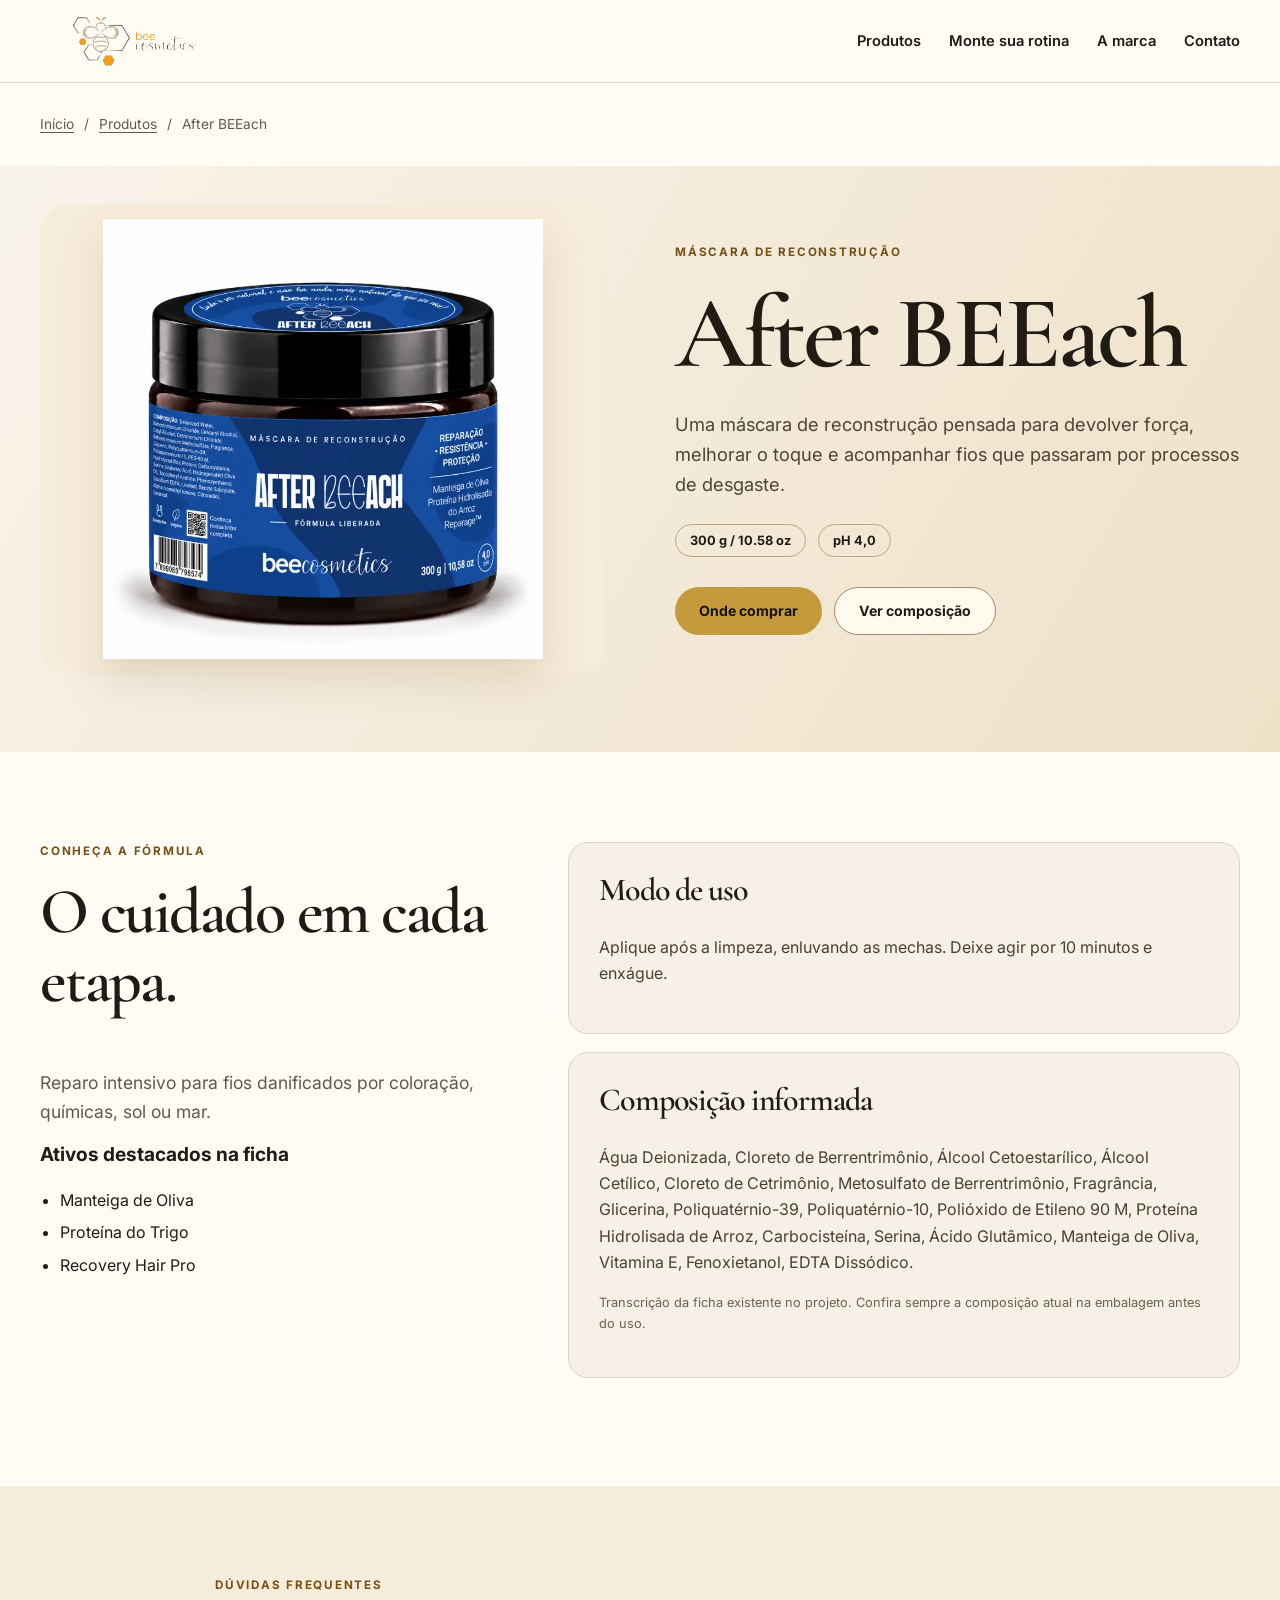
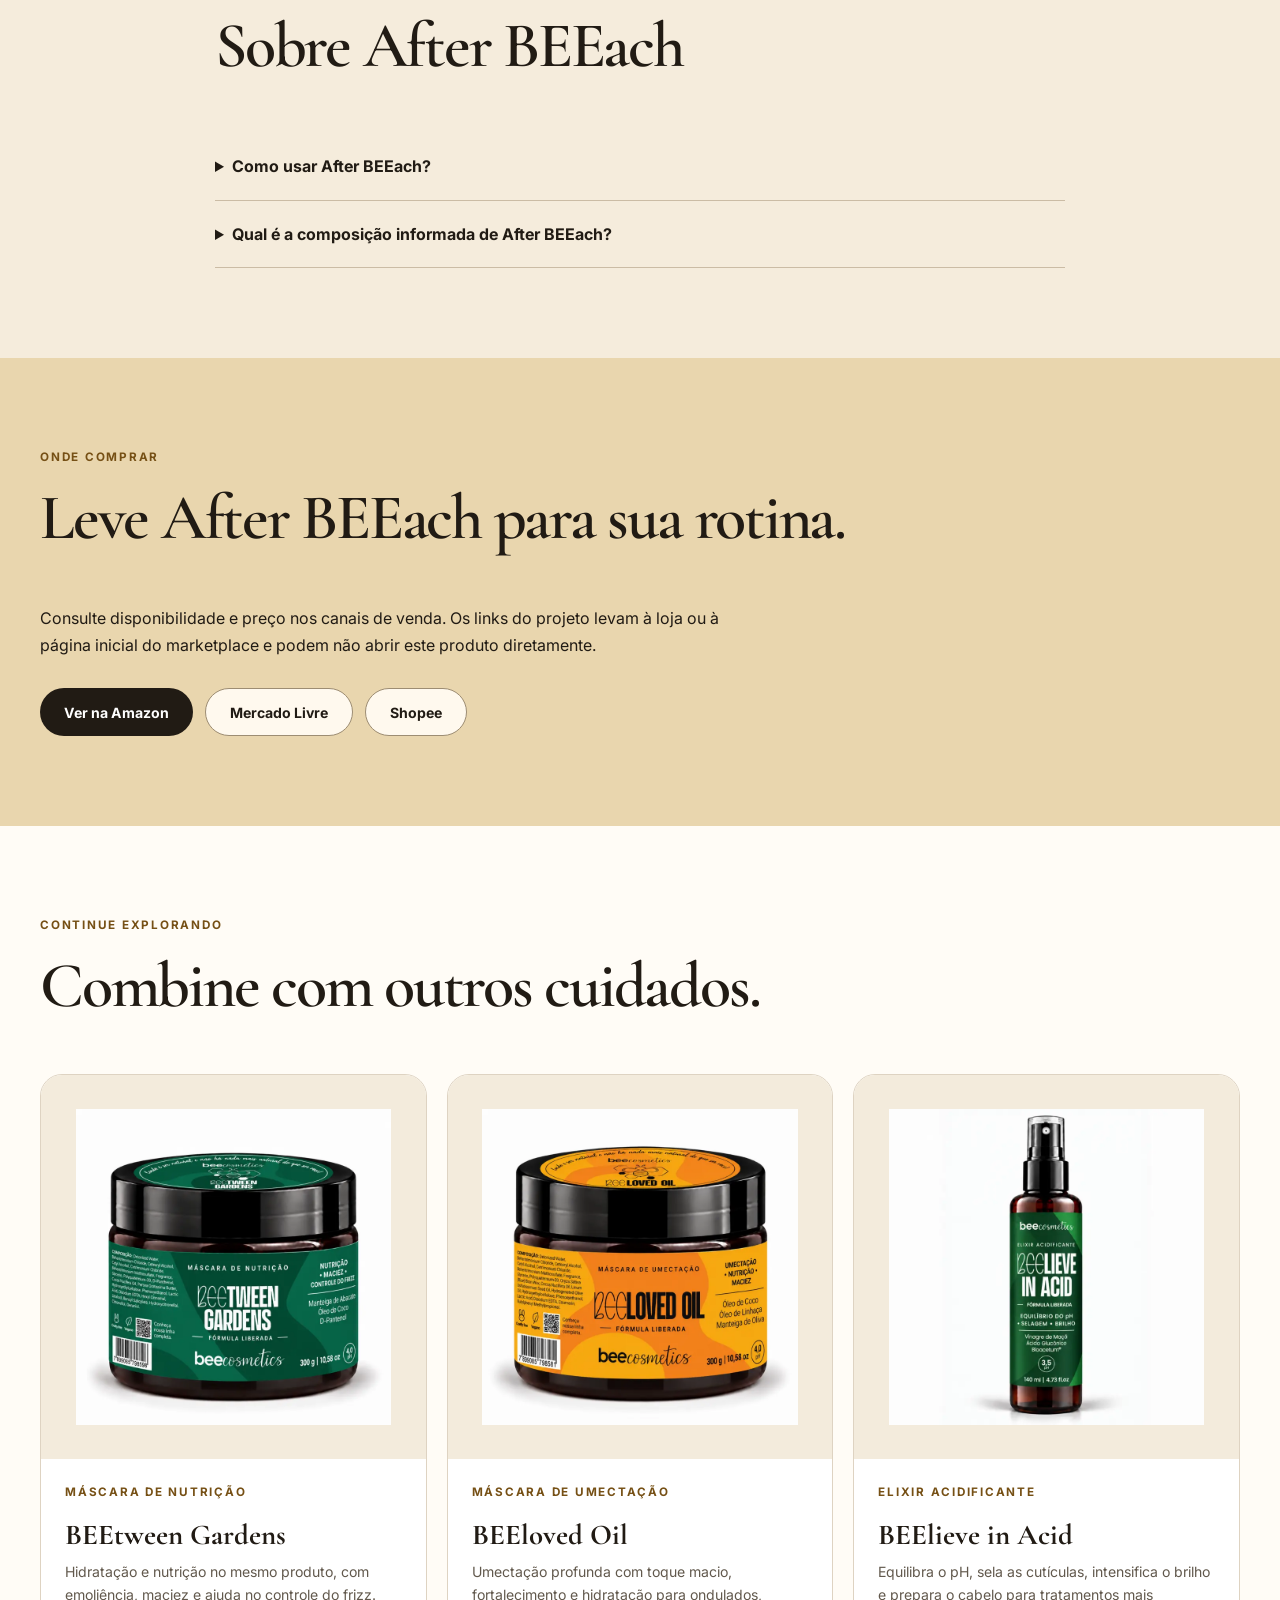
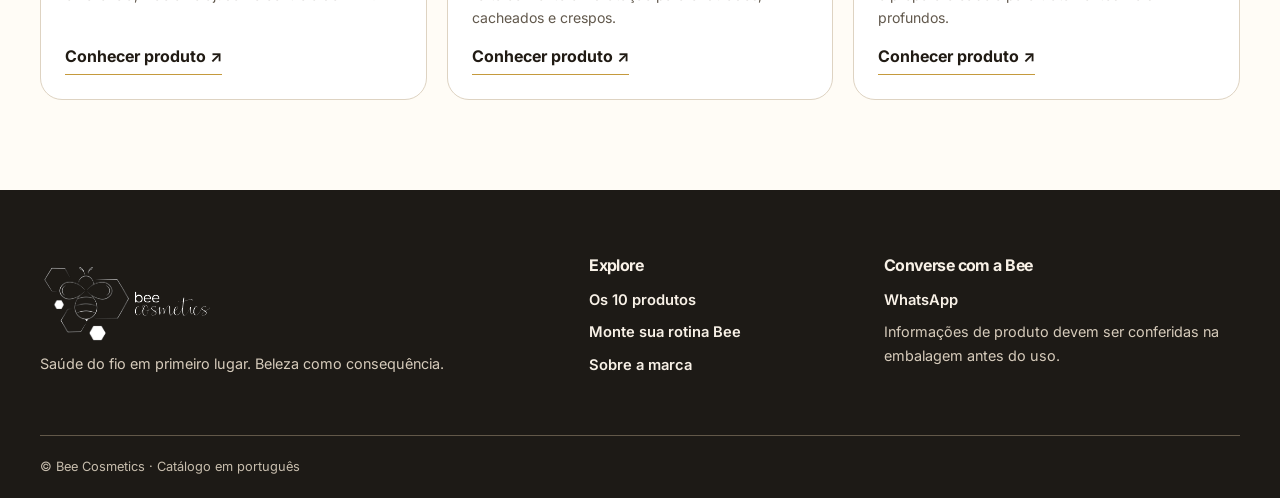
==== produtos/after-beeach/index.html @ 5f6e79f7 "Add files via upload" ====
<!doctype html><html lang="pt-BR"><head><meta charset="utf-8"><meta name="viewport" content="width=device-width,initial-scale=1"><meta name="theme-color" content="#f3ebdc"><title>After BEEach | Máscara de Reconstrução | Bee Cosmetics</title><meta name="description" content="After BEEach — Máscara de Reconstrução. Reparo intensivo para fios danificados por coloração, químicas, sol ou mar. Veja composição informada, modo de uso e produtos relacionados."><link rel="canonical" href="https://beecosmetics.store/produtos/after-beeach"><meta property="og:locale" content="pt_BR"><meta property="og:type" content="product"><meta property="og:site_name" content="Bee Cosmetics"><meta property="og:title" content="After BEEach | Máscara de Reconstrução | Bee Cosmetics"><meta property="og:description" content="After BEEach — Máscara de Reconstrução. Reparo intensivo para fios danificados por coloração, químicas, sol ou mar. Veja composição informada, modo de uso e produtos relacionados."><meta property="og:url" content="https://beecosmetics.store/produtos/after-beeach"><meta property="og:image" content="https://beecosmetics.store/products/after-beeach.webp"><meta name="twitter:card" content="summary_large_image"><meta name="twitter:title" content="After BEEach | Máscara de Reconstrução | Bee Cosmetics"><meta name="twitter:description" content="After BEEach — Máscara de Reconstrução. Reparo intensivo para fios danificados por coloração, químicas, sol ou mar. Veja composição informada, modo de uso e produtos relacionados."><meta name="twitter:image" content="https://beecosmetics.store/products/after-beeach.webp"><link rel="icon" href="/favicon.ico" sizes="any"><link rel="icon" type="image/svg+xml" href="/icons/favicon.svg"><link rel="apple-touch-icon" href="/icons/apple-touch-icon.png"><link rel="manifest" href="/site.webmanifest"><link rel="preconnect" href="https://fonts.googleapis.com"><link rel="preconnect" href="https://fonts.gstatic.com" crossorigin><link href="https://fonts.googleapis.com/css2?family=Cormorant+Garamond:wght@500;600;700&family=Inter:wght@400;500;600;700&display=swap" rel="stylesheet"><link rel="stylesheet" href="/assets/css/site.css"><script type="application/ld+json">[{"@context": "https://schema.org", "@type": "Product", "name": "After BEEach", "description": "Reparo intensivo para fios danificados por coloração, químicas, sol ou mar.", "image": "https://beecosmetics.store/products/after-beeach.webp", "brand": {"@type": "Brand", "name": "Bee Cosmetics"}, "category": "Máscara de Reconstrução", "sku": "after-beeach"}, {"@context": "https://schema.org", "@type": "BreadcrumbList", "itemListElement": [{"@type": "ListItem", "position": 1, "name": "Início", "item": "https://beecosmetics.store/"}, {"@type": "ListItem", "position": 2, "name": "Produtos", "item": "https://beecosmetics.store/#catalogo"}, {"@type": "ListItem", "position": 3, "name": "After BEEach", "item": "https://beecosmetics.store/produtos/after-beeach"}]}, {"@context": "https://schema.org", "@type": "FAQPage", "mainEntity": [{"@type": "Question", "name": "Como usar After BEEach?", "acceptedAnswer": {"@type": "Answer", "text": "Aplique após a limpeza, enluvando as mechas. Deixe agir por 10 minutos e enxágue."}}, {"@type": "Question", "name": "Qual é a composição de After BEEach?", "acceptedAnswer": {"@type": "Answer", "text": "Água Deionizada, Cloreto de Berrentrimônio, Álcool Cetoestarílico, Álcool Cetílico, Cloreto de Cetrimônio, Metosulfato de Berrentrimônio, Fragrância, Glicerina, Poliquatérnio-39, Poliquatérnio-10, Polióxido de Etileno 90 M, Proteína Hidrolisada de Arroz, Carbocisteína, Serina, Ácido Glutâmico, Manteiga de Oliva, Vitamina E, Fenoxietanol, EDTA Dissódico."}}]}]</script></head><body><a class="skip" href="#conteudo">Pular para o conteúdo</a><header class="site-header"><div class="wrap header-inner"><a class="brand" href="/" aria-label="Bee Cosmetics, página inicial"><img src="/logos/bee-logo-official.svg" alt="Bee Cosmetics" width="210" height="55"></a><button class="menu-button" type="button" aria-expanded="false" aria-controls="site-nav" aria-label="Abrir menu">☰</button><nav id="site-nav" aria-label="Navegação principal"><a href="/#catalogo">Produtos</a><a href="/#rotina">Monte sua rotina</a><a href="/#marca">A marca</a><a href="/#contato">Contato</a></nav></div></header><main id="conteudo"><div class="wrap"><nav class="breadcrumbs" aria-label="Trilha de navegação"><a href="/">Início</a><span aria-hidden="true">/</span><a href="/#catalogo">Produtos</a><span aria-hidden="true">/</span><span aria-current="page">After BEEach</span></nav></div><section class="product-hero"><div class="wrap product-grid"><div class="product-art"><img src="/products/after-beeach.webp" alt="Embalagem de After BEEach, Máscara de Reconstrução" width="650" height="650" fetchpriority="high"></div><div class="product-intro"><span class="eyebrow">Máscara de Reconstrução</span><h1>After BEEach</h1><p class="lead">Uma máscara de reconstrução pensada para devolver força, melhorar o toque e acompanhar fios que passaram por processos de desgaste.</p><div class="specs"><span>300 g / 10.58 oz</span><span>pH 4,0</span></div><div class="actions"><a class="button gold" href="#onde-comprar">Onde comprar</a><a class="button outline" href="#composicao">Ver composição</a></div></div></div></section><section class="section details"><div class="wrap detail-grid"><div><span class="eyebrow">Conheça a fórmula</span><h2>O cuidado em cada etapa.</h2><p>Reparo intensivo para fios danificados por coloração, químicas, sol ou mar.</p><h3>Ativos destacados na ficha</h3><ul class="active-list"><li>Manteiga de Oliva</li><li>Proteína do Trigo</li><li>Recovery Hair Pro</li></ul></div><div><div class="detail-panel" id="modo-de-uso"><h2>Modo de uso</h2><p>Aplique após a limpeza, enluvando as mechas. Deixe agir por 10 minutos e enxágue.</p></div><div class="detail-panel" id="composicao"><h2>Composição informada</h2><p>Água Deionizada, Cloreto de Berrentrimônio, Álcool Cetoestarílico, Álcool Cetílico, Cloreto de Cetrimônio, Metosulfato de Berrentrimônio, Fragrância, Glicerina, Poliquatérnio-39, Poliquatérnio-10, Polióxido de Etileno 90 M, Proteína Hidrolisada de Arroz, Carbocisteína, Serina, Ácido Glutâmico, Manteiga de Oliva, Vitamina E, Fenoxietanol, EDTA Dissódico.</p><p class="fine">Transcrição da ficha existente no projeto. Confira sempre a composição atual na embalagem antes do uso.</p></div></div></div></section><section class="section faq"><div class="wrap narrow"><span class="eyebrow">Dúvidas frequentes</span><h2>Sobre After BEEach</h2><details><summary>Como usar After BEEach?</summary><p>Aplique após a limpeza, enluvando as mechas. Deixe agir por 10 minutos e enxágue.</p></details><details><summary>Qual é a composição informada de After BEEach?</summary><p>Água Deionizada, Cloreto de Berrentrimônio, Álcool Cetoestarílico, Álcool Cetílico, Cloreto de Cetrimônio, Metosulfato de Berrentrimônio, Fragrância, Glicerina, Poliquatérnio-39, Poliquatérnio-10, Polióxido de Etileno 90 M, Proteína Hidrolisada de Arroz, Carbocisteína, Serina, Ácido Glutâmico, Manteiga de Oliva, Vitamina E, Fenoxietanol, EDTA Dissódico.</p></details></div></section><section id="onde-comprar" class="section buy"><div class="wrap"><span class="eyebrow">Onde comprar</span><h2>Leve After BEEach para sua rotina.</h2><p>Consulte disponibilidade e preço nos canais de venda. Os links do projeto levam à loja ou à página inicial do marketplace e podem não abrir este produto diretamente.</p><div class="actions"><a class="button dark" href="https://www.amazon.com.br/s?me=APT6H1P1PWJY4&amp;marketplaceID=A2Q3Y263D00KWC" target="_blank" rel="noopener noreferrer">Ver na Amazon</a><a class="button outline" href="https://www.mercadolivre.com.br/" target="_blank" rel="noopener noreferrer">Mercado Livre</a><a class="button outline" href="https://shopee.com.br/" target="_blank" rel="noopener noreferrer">Shopee</a></div></div></section><section class="section"><div class="wrap"><div class="section-heading"><span class="eyebrow">Continue explorando</span><h2>Combine com outros cuidados.</h2></div><div class="cards related"><article class="card"><a class="card-image" href="/produtos/beetween-gardens" aria-label="Conhecer BEEtween Gardens"><img src="/products/beetween-gardens.webp" alt="Embalagem de BEEtween Gardens, Máscara de Nutrição" loading="lazy" width="480" height="480"></a><div class="card-content"><span class="eyebrow">Máscara de Nutrição</span><h3><a href="/produtos/beetween-gardens">BEEtween Gardens</a></h3><p>Hidratação e nutrição no mesmo produto, com emoliência, maciez e ajuda no controle do frizz.</p><a class="text-link" href="/produtos/beetween-gardens">Conhecer produto <span aria-hidden="true">↗</span></a></div></article><article class="card"><a class="card-image" href="/produtos/beeloved-oil" aria-label="Conhecer BEEloved Oil"><img src="/products/beeloved-oil.webp" alt="Embalagem de BEEloved Oil, Máscara de Umectação" loading="lazy" width="480" height="480"></a><div class="card-content"><span class="eyebrow">Máscara de Umectação</span><h3><a href="/produtos/beeloved-oil">BEEloved Oil</a></h3><p>Umectação profunda com toque macio, fortalecimento e hidratação para ondulados, cacheados e crespos.</p><a class="text-link" href="/produtos/beeloved-oil">Conhecer produto <span aria-hidden="true">↗</span></a></div></article><article class="card"><a class="card-image" href="/produtos/beelieve-in-acid" aria-label="Conhecer BEElieve in Acid"><img src="/products/beelieve-in-acid.webp" alt="Embalagem de BEElieve in Acid, Elixir Acidificante" loading="lazy" width="480" height="480"></a><div class="card-content"><span class="eyebrow">Elixir Acidificante</span><h3><a href="/produtos/beelieve-in-acid">BEElieve in Acid</a></h3><p>Equilibra o pH, sela as cutículas, intensifica o brilho e prepara o cabelo para tratamentos mais profundos.</p><a class="text-link" href="/produtos/beelieve-in-acid">Conhecer produto <span aria-hidden="true">↗</span></a></div></article></div></div></section></main><footer id="contato"><div class="wrap footer-grid"><div><img src="/logos/bee-logo-footer.svg" alt="Bee Cosmetics" width="180" height="60"><p>Saúde do fio em primeiro lugar. Beleza como consequência.</p></div><div><h2>Explore</h2><a href="/#catalogo">Os 10 produtos</a><a href="/#rotina">Monte sua rotina Bee</a><a href="/#marca">Sobre a marca</a></div><div><h2>Converse com a Bee</h2><a href="https://wa.me/5511992690486" target="_blank" rel="noopener noreferrer">WhatsApp</a><p>Informações de produto devem ser conferidas na embalagem antes do uso.</p></div></div><div class="wrap footer-bottom">© Bee Cosmetics · Catálogo em português</div></footer><script src="/assets/js/site.js" defer></script></body></html>
---- assets/css/site.css ----
:root{--cream:#f3ebdc;--paper:#fffcf6;--ink:#211b14;--muted:#62594d;--gold:#c59a3d;--line:#ded3c2}*{box-sizing:border-box}html{scroll-behavior:smooth}body{margin:0;background:var(--paper);color:var(--ink);font-family:Inter,system-ui,sans-serif;line-height:1.65}img{max-width:100%;height:auto}a{color:inherit}button{font:inherit}h1,h2,h3,p{margin-top:0}h1,h2,h3{line-height:1.08}h1,h2{font-family:'Cormorant Garamond',Georgia,serif;font-weight:600;letter-spacing:-.035em}h1{font-size:clamp(3.6rem,8vw,7.6rem)}h2{font-size:clamp(2.5rem,5vw,4.6rem)}h3{font-size:1.2rem}.wrap{width:min(1200px,calc(100% - 40px));margin:auto}.skip{position:absolute;top:-100px;left:10px;background:#fff;padding:12px;z-index:20}.skip:focus{top:10px}:focus-visible{outline:3px solid #77510f;outline-offset:4px}.site-header{position:sticky;top:0;z-index:10;background:rgba(255,252,246,.96);border-bottom:1px solid var(--line);backdrop-filter:blur(12px)}.header-inner{display:flex;align-items:center;justify-content:space-between;gap:24px;min-height:82px}.brand img{display:block;width:190px}.site-header nav{display:flex;gap:28px}.site-header nav a,.footer-grid a{text-decoration:none;font-size:.92rem;font-weight:600}.site-header nav a:hover,.footer-grid a:hover,.text-link:hover{text-decoration:underline}.menu-button{display:none;background:none;border:1px solid var(--line);border-radius:8px;padding:7px 12px;font-size:1.3rem}.hero{background:radial-gradient(circle at 90% 20%,#ead09b 0,transparent 40%),linear-gradient(135deg,#f9f4eb,var(--cream));overflow:hidden}.hero-grid{display:grid;grid-template-columns:1.1fr .9fr;align-items:center;gap:50px;min-height:620px;padding:70px 0}.eyebrow{display:block;color:#765015;font-size:.73rem;font-weight:700;letter-spacing:.15em;text-transform:uppercase;margin-bottom:16px}.hero h1{margin-bottom:24px}.hero h1 em{color:#8c6526;font-weight:500}.hero p{font-size:1.16rem;max-width:530px;color:var(--muted)}.hero-art{position:relative;min-height:430px;display:grid;place-items:center;background:radial-gradient(circle,#f3dda7,transparent 62%)}.hero-art img{max-height:390px;object-fit:contain;filter:drop-shadow(0 24px 24px #6d4c1730)}.hero-art span{position:absolute;right:0;bottom:0;background:#fff8e9;border:1px solid var(--line);padding:16px 22px;border-radius:18px;font-family:Georgia,serif;font-size:1.25rem}.actions{display:flex;flex-wrap:wrap;gap:12px;margin-top:30px}.button{display:inline-flex;align-items:center;justify-content:center;min-height:48px;padding:10px 24px;border-radius:100px;text-decoration:none;font-weight:700;font-size:.88rem;transition:transform .2s}.button:hover{transform:translateY(-2px)}.gold{background:var(--gold);color:#17120d}.outline{border:1px solid #9d8d73;background:#fff9ee}.dark{background:var(--ink);color:#fff}.section{padding:90px 0}.section-heading{max-width:720px;margin-bottom:34px}.section-heading p{color:var(--muted);font-size:1.05rem}.cards{display:grid;grid-template-columns:repeat(4,minmax(0,1fr));gap:20px}.card{background:#fff;border:1px solid var(--line);border-radius:22px;overflow:hidden;display:flex;flex-direction:column}.card-image{background:#f3ebdc;display:grid;place-items:center;aspect-ratio:1}.card-image img{width:82%;height:82%;object-fit:contain;transition:transform .25s}.card:hover img{transform:scale(1.04)}.card-content{padding:24px;display:flex;flex:1;flex-direction:column}.card h3{font-family:'Cormorant Garamond',Georgia,serif;font-size:1.8rem;margin:0 0 10px}.card h3 a{text-decoration:none}.card p{font-size:.88rem;color:var(--muted);flex:1}.text-link{font-weight:700;text-decoration:none;border-bottom:1px solid var(--gold);width:fit-content;padding-bottom:4px}.routine{background:#242018;color:#fff}.routine .eyebrow{color:#eac679}.routine .section-heading p{color:#ddd0b8}.steps{list-style:none;padding:0;display:grid;grid-template-columns:repeat(4,1fr);gap:16px}.steps li{border:1px solid #685c48;background:#302a20;border-radius:20px;padding:28px}.steps h3{font-family:'Cormorant Garamond',Georgia,serif;font-size:1.7rem}.steps p{color:#e4dac7;font-size:.9rem}.step-links a{color:#f0ca77;display:inline-block;margin:0 6px 6px 0}.story-grid{display:grid;grid-template-columns:1fr 1fr;gap:60px;align-items:center}.story-grid p{font-size:1.2rem;color:var(--muted)}.closing{text-align:center;background:var(--cream)}.closing .button{margin-top:15px}footer{background:#1d1a16;color:#f8f1e7;padding:65px 0 20px}.footer-grid{display:grid;grid-template-columns:2fr 1fr 1.4fr;gap:40px}.footer-grid p{color:#d6cbbb;font-size:.9rem}.footer-grid h2{font:700 1rem Inter,sans-serif}.footer-grid a{display:block;margin:8px 0}.footer-bottom{border-top:1px solid #625849;margin-top:45px;padding-top:20px;color:#c7bdad;font-size:.8rem}.breadcrumbs{display:flex;flex-wrap:wrap;gap:10px;padding:30px 0;font-size:.86rem;color:var(--muted)}.breadcrumbs a{text-underline-offset:3px}.product-hero{background:linear-gradient(120deg,#f8f3ea,#efe1c8)}.product-grid{display:grid;grid-template-columns:1fr 1fr;gap:70px;align-items:center;padding:38px 0 78px}.product-art{min-height:470px;display:grid;place-items:center;background:#f6ecda;border-radius:28px}.product-art img{max-height:440px;max-width:85%;object-fit:contain;filter:drop-shadow(0 20px 20px #70552b29)}.product-intro h1{margin-bottom:20px}.lead{font-size:1.15rem;color:#4e4437}.specs{display:flex;gap:12px;margin-top:24px}.specs span{border:1px solid #b9a785;border-radius:100px;padding:5px 14px;font-size:.8rem;font-weight:700}.detail-grid{display:grid;grid-template-columns:.8fr 1.2fr;gap:80px}.detail-grid>div:first-child>p{font-size:1.1rem;color:var(--muted)}.active-list{padding-left:20px}.active-list li{padding:3px 0}.detail-panel{background:#f6f0e6;border:1px solid var(--line);padding:30px;border-radius:20px;margin-bottom:18px;overflow-wrap:anywhere}.detail-panel h2{font-size:2rem}.detail-panel p{color:#4a4034}.fine{font-size:.8rem!important;color:#6c6153!important}.narrow{max-width:850px}.faq{background:#f5ecdc}.faq details{border-bottom:1px solid #cbbca5;padding:20px 0}.faq summary{cursor:pointer;font-weight:700}.faq details p{color:var(--muted);margin:16px 0 0}.buy{background:#e9d6ae}.buy p{max-width:700px}.related{grid-template-columns:repeat(3,1fr)}@media(max-width:900px){.cards{grid-template-columns:repeat(2,1fr)}.steps{grid-template-columns:repeat(2,1fr)}.product-grid{gap:30px}.detail-grid{gap:35px}}@media(max-width:650px){.wrap{width:min(100% - 32px,1200px)}.header-inner{min-height:68px}.brand img{width:160px}.menu-button{display:block}.site-header nav{display:none;position:absolute;top:68px;left:0;right:0;background:var(--paper);padding:20px;box-shadow:0 16px 28px #0002;flex-direction:column;gap:16px}.site-header nav.open{display:flex}.hero-grid,.product-grid,.detail-grid,.story-grid,.footer-grid{grid-template-columns:1fr}.hero-grid{padding:60px 0;gap:5px}.hero-art{min-height:300px}.hero-art img{max-height:300px}.section{padding:65px 0}.cards,.steps,.related{grid-template-columns:1fr}.product-grid{padding:10px 0 55px}.product-art{min-height:340px}.product-art img{max-height:310px}.detail-grid{gap:25px}.footer-grid{gap:20px}}@media(prefers-reduced-motion:reduce){html{scroll-behavior:auto}*,*:before,*:after{transition:none!important;animation:none!important}}
.result-grid{display:grid;grid-template-columns:repeat(3,1fr);gap:18px}.result-grid figure{margin:0;display:grid;grid-template-columns:1fr 1fr;background:#f3ebdc;border-radius:18px;overflow:hidden}.result-grid img{aspect-ratio:1;object-fit:cover;width:100%}.result-grid figcaption{grid-column:1/-1;padding:10px 16px;font-size:.8rem;color:var(--muted)}.partners{background:#f5ebd8}@media(max-width:650px){.result-grid{grid-template-columns:1fr}}
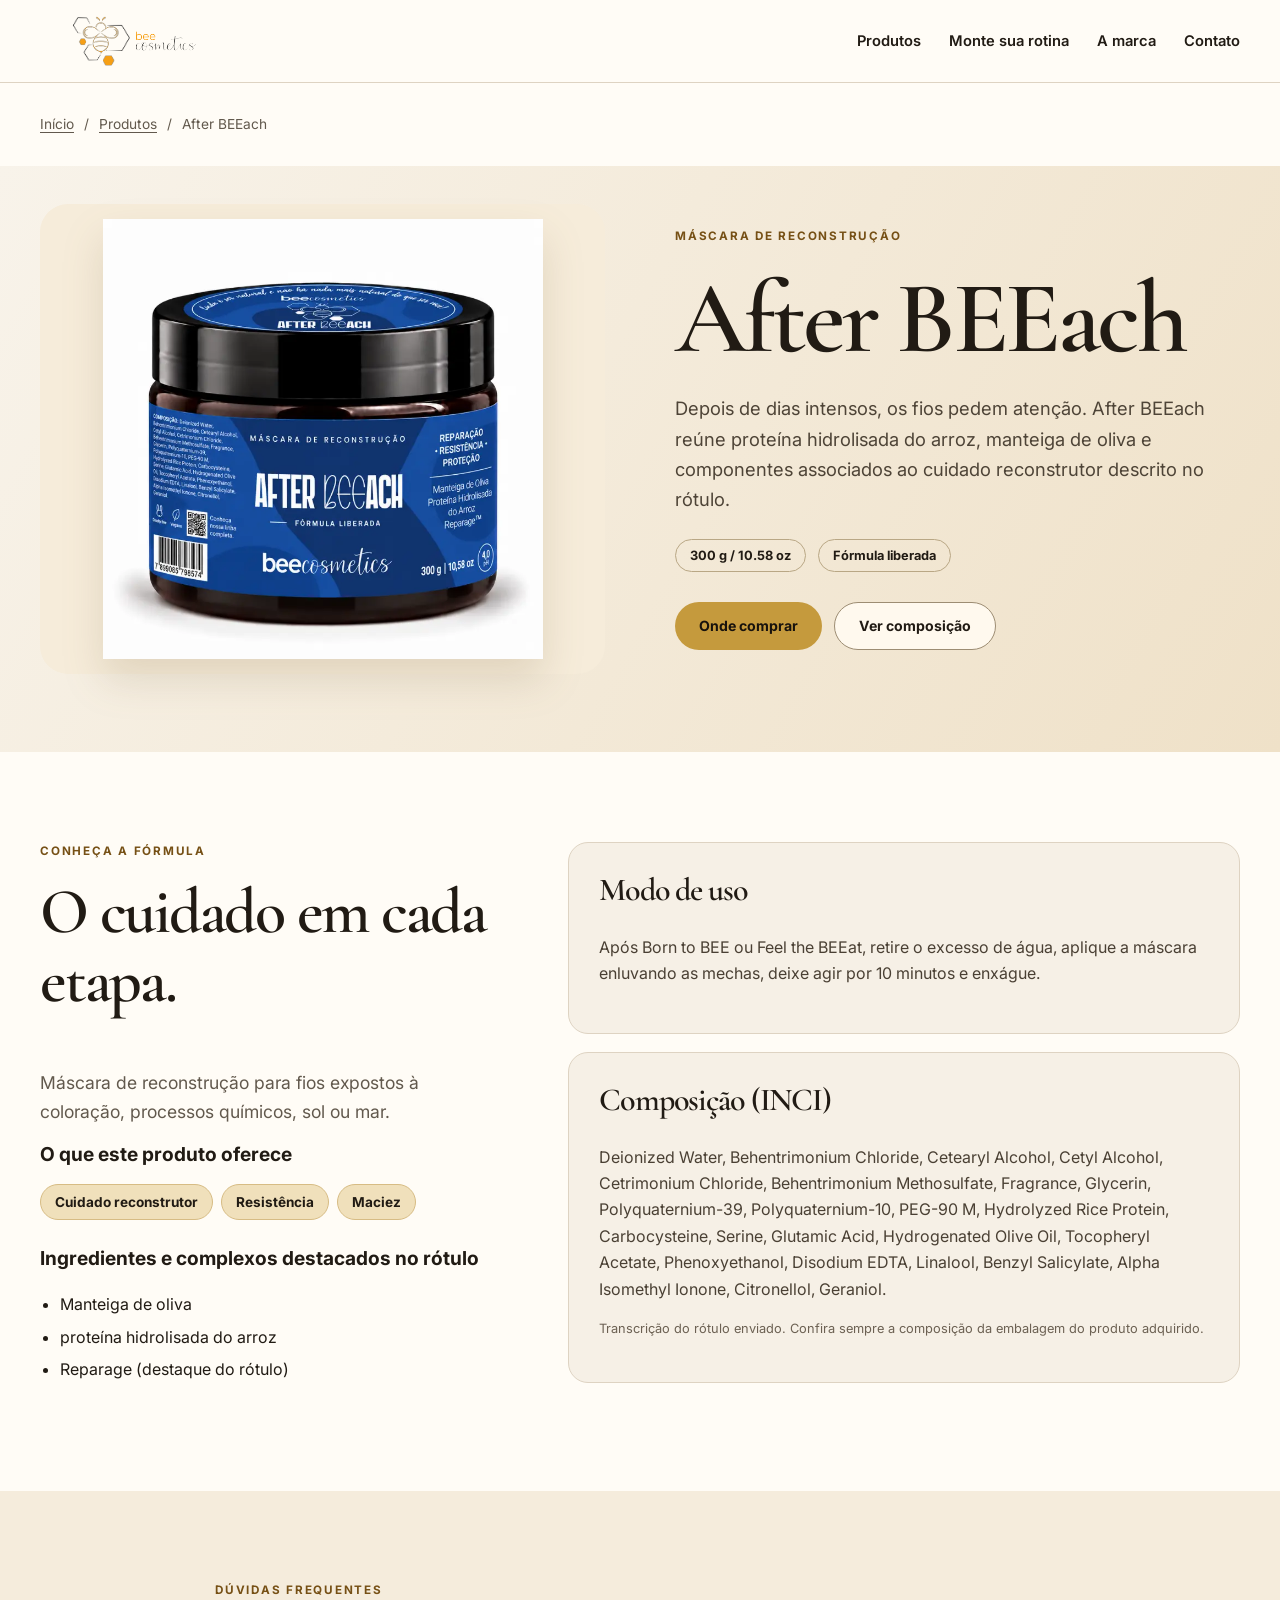
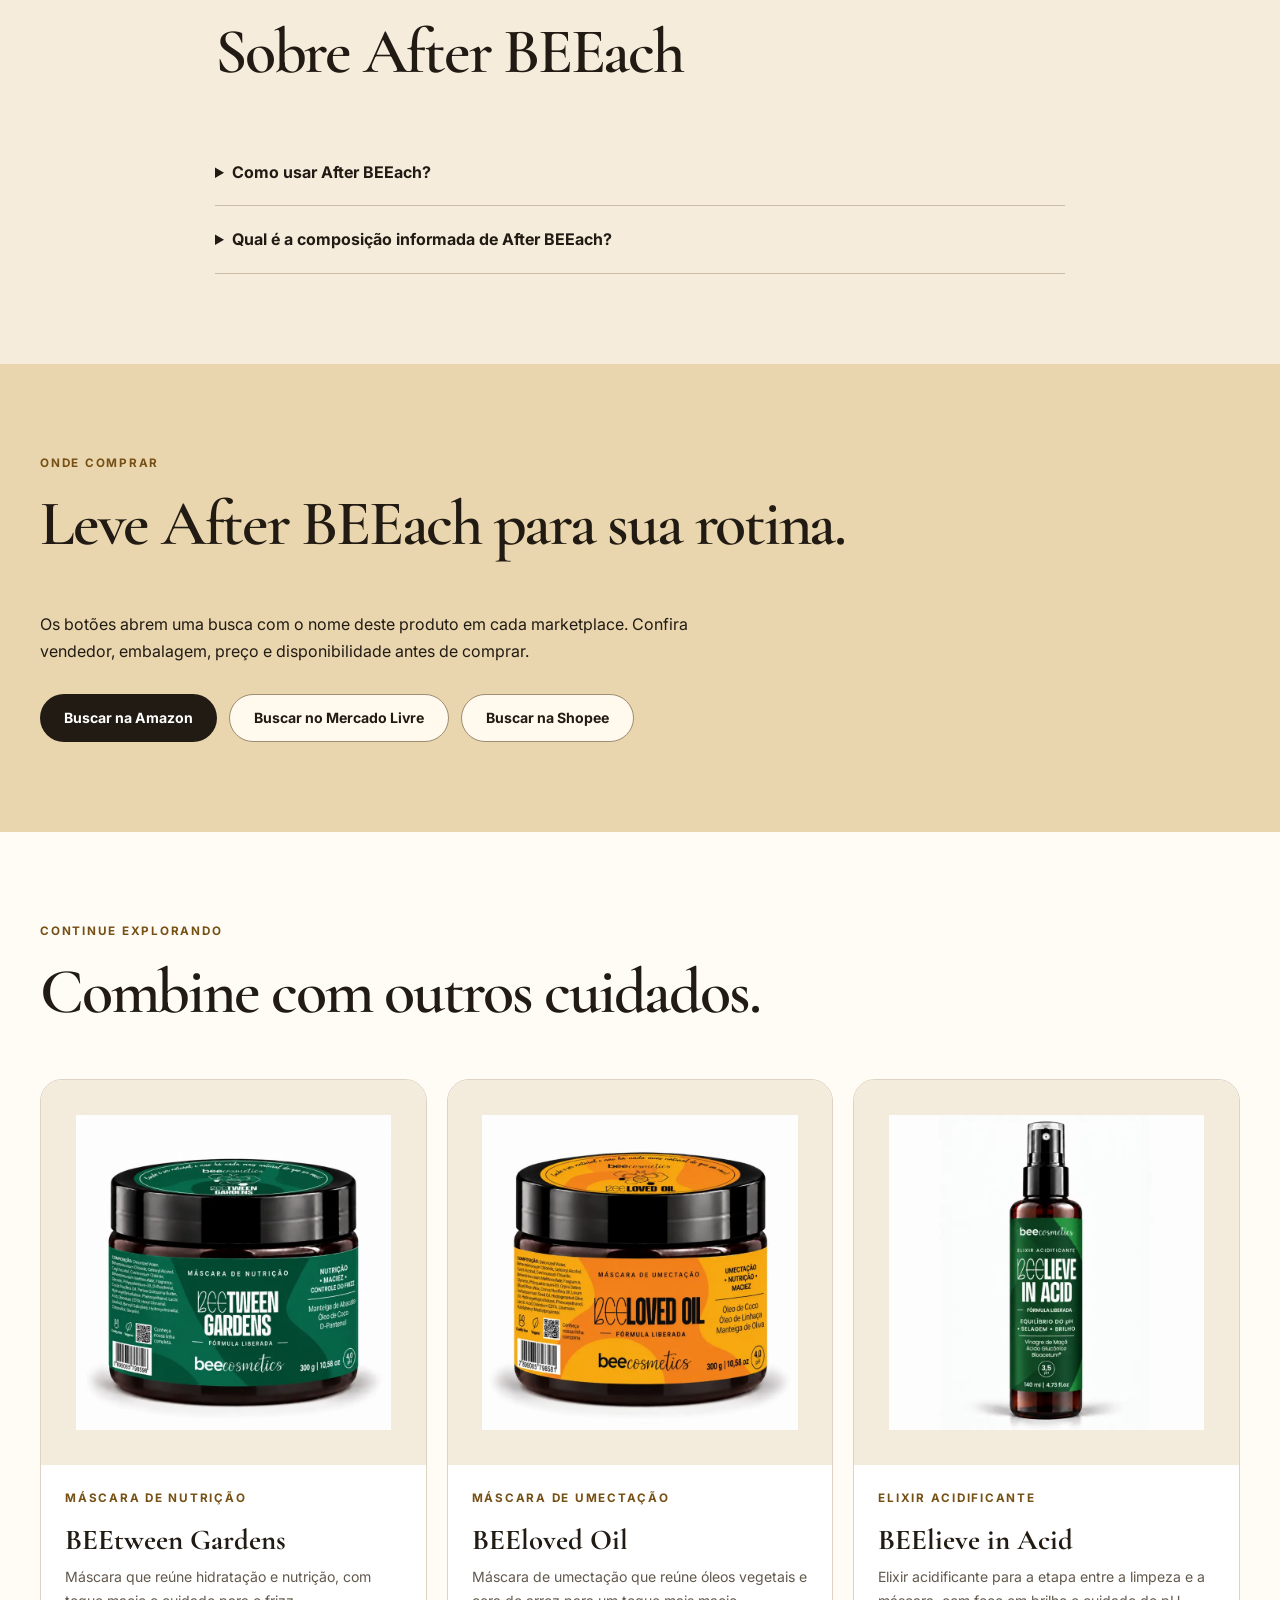
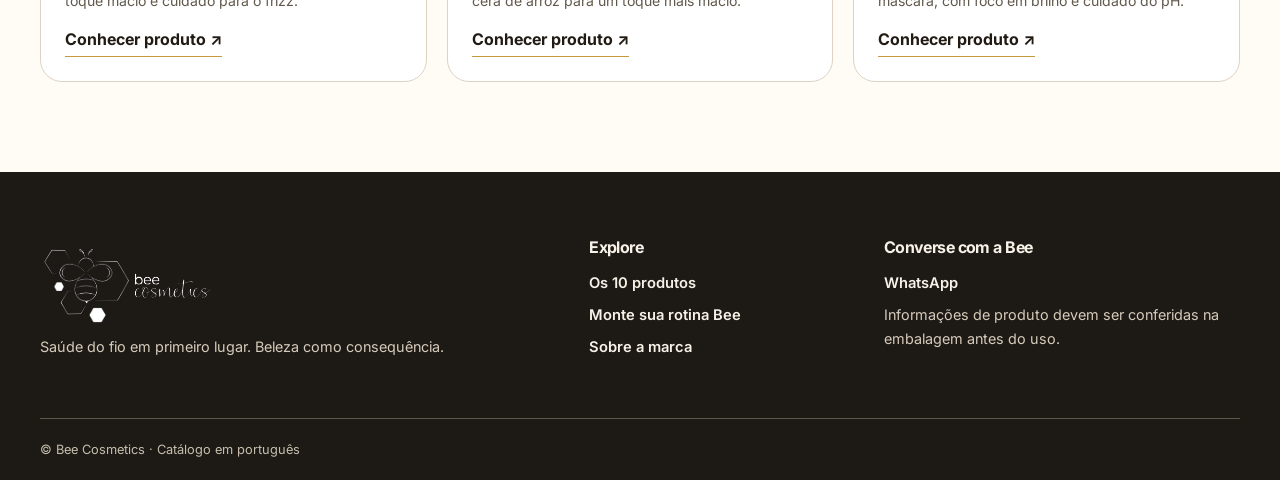
==== commit 1f569c10: "Add files via upload" ====
--- a/produtos/after-beeach/index.html
+++ b/produtos/after-beeach/index.html
@@ -1 +1 @@
-<!doctype html><html lang="pt-BR"><head><meta charset="utf-8"><meta name="viewport" content="width=device-width,initial-scale=1"><meta name="theme-color" content="#f3ebdc"><title>After BEEach | Máscara de Reconstrução | Bee Cosmetics</title><meta name="description" content="After BEEach — Máscara de Reconstrução. Reparo intensivo para fios danificados por coloração, químicas, sol ou mar. Veja composição informada, modo de uso e produtos relacionados."><link rel="canonical" href="https://beecosmetics.store/produtos/after-beeach"><meta property="og:locale" content="pt_BR"><meta property="og:type" content="product"><meta property="og:site_name" content="Bee Cosmetics"><meta property="og:title" content="After BEEach | Máscara de Reconstrução | Bee Cosmetics"><meta property="og:description" content="After BEEach — Máscara de Reconstrução. Reparo intensivo para fios danificados por coloração, químicas, sol ou mar. Veja composição informada, modo de uso e produtos relacionados."><meta property="og:url" content="https://beecosmetics.store/produtos/after-beeach"><meta property="og:image" content="https://beecosmetics.store/products/after-beeach.webp"><meta name="twitter:card" content="summary_large_image"><meta name="twitter:title" content="After BEEach | Máscara de Reconstrução | Bee Cosmetics"><meta name="twitter:description" content="After BEEach — Máscara de Reconstrução. Reparo intensivo para fios danificados por coloração, químicas, sol ou mar. Veja composição informada, modo de uso e produtos relacionados."><meta name="twitter:image" content="https://beecosmetics.store/products/after-beeach.webp"><link rel="icon" href="/favicon.ico" sizes="any"><link rel="icon" type="image/svg+xml" href="/icons/favicon.svg"><link rel="apple-touch-icon" href="/icons/apple-touch-icon.png"><link rel="manifest" href="/site.webmanifest"><link rel="preconnect" href="https://fonts.googleapis.com"><link rel="preconnect" href="https://fonts.gstatic.com" crossorigin><link href="https://fonts.googleapis.com/css2?family=Cormorant+Garamond:wght@500;600;700&family=Inter:wght@400;500;600;700&display=swap" rel="stylesheet"><link rel="stylesheet" href="/assets/css/site.css"><script type="application/ld+json">[{"@context": "https://schema.org", "@type": "Product", "name": "After BEEach", "description": "Reparo intensivo para fios danificados por coloração, químicas, sol ou mar.", "image": "https://beecosmetics.store/products/after-beeach.webp", "brand": {"@type": "Brand", "name": "Bee Cosmetics"}, "category": "Máscara de Reconstrução", "sku": "after-beeach"}, {"@context": "https://schema.org", "@type": "BreadcrumbList", "itemListElement": [{"@type": "ListItem", "position": 1, "name": "Início", "item": "https://beecosmetics.store/"}, {"@type": "ListItem", "position": 2, "name": "Produtos", "item": "https://beecosmetics.store/#catalogo"}, {"@type": "ListItem", "position": 3, "name": "After BEEach", "item": "https://beecosmetics.store/produtos/after-beeach"}]}, {"@context": "https://schema.org", "@type": "FAQPage", "mainEntity": [{"@type": "Question", "name": "Como usar After BEEach?", "acceptedAnswer": {"@type": "Answer", "text": "Aplique após a limpeza, enluvando as mechas. Deixe agir por 10 minutos e enxágue."}}, {"@type": "Question", "name": "Qual é a composição de After BEEach?", "acceptedAnswer": {"@type": "Answer", "text": "Água Deionizada, Cloreto de Berrentrimônio, Álcool Cetoestarílico, Álcool Cetílico, Cloreto de Cetrimônio, Metosulfato de Berrentrimônio, Fragrância, Glicerina, Poliquatérnio-39, Poliquatérnio-10, Polióxido de Etileno 90 M, Proteína Hidrolisada de Arroz, Carbocisteína, Serina, Ácido Glutâmico, Manteiga de Oliva, Vitamina E, Fenoxietanol, EDTA Dissódico."}}]}]</script></head><body><a class="skip" href="#conteudo">Pular para o conteúdo</a><header class="site-header"><div class="wrap header-inner"><a class="brand" href="/" aria-label="Bee Cosmetics, página inicial"><img src="/logos/bee-logo-official.svg" alt="Bee Cosmetics" width="210" height="55"></a><button class="menu-button" type="button" aria-expanded="false" aria-controls="site-nav" aria-label="Abrir menu">☰</button><nav id="site-nav" aria-label="Navegação principal"><a href="/#catalogo">Produtos</a><a href="/#rotina">Monte sua rotina</a><a href="/#marca">A marca</a><a href="/#contato">Contato</a></nav></div></header><main id="conteudo"><div class="wrap"><nav class="breadcrumbs" aria-label="Trilha de navegação"><a href="/">Início</a><span aria-hidden="true">/</span><a href="/#catalogo">Produtos</a><span aria-hidden="true">/</span><span aria-current="page">After BEEach</span></nav></div><section class="product-hero"><div class="wrap product-grid"><div class="product-art"><img src="/products/after-beeach.webp" alt="Embalagem de After BEEach, Máscara de Reconstrução" width="650" height="650" fetchpriority="high"></div><div class="product-intro"><span class="eyebrow">Máscara de Reconstrução</span><h1>After BEEach</h1><p class="lead">Uma máscara de reconstrução pensada para devolver força, melhorar o toque e acompanhar fios que passaram por processos de desgaste.</p><div class="specs"><span>300 g / 10.58 oz</span><span>pH 4,0</span></div><div class="actions"><a class="button gold" href="#onde-comprar">Onde comprar</a><a class="button outline" href="#composicao">Ver composição</a></div></div></div></section><section class="section details"><div class="wrap detail-grid"><div><span class="eyebrow">Conheça a fórmula</span><h2>O cuidado em cada etapa.</h2><p>Reparo intensivo para fios danificados por coloração, químicas, sol ou mar.</p><h3>Ativos destacados na ficha</h3><ul class="active-list"><li>Manteiga de Oliva</li><li>Proteína do Trigo</li><li>Recovery Hair Pro</li></ul></div><div><div class="detail-panel" id="modo-de-uso"><h2>Modo de uso</h2><p>Aplique após a limpeza, enluvando as mechas. Deixe agir por 10 minutos e enxágue.</p></div><div class="detail-panel" id="composicao"><h2>Composição informada</h2><p>Água Deionizada, Cloreto de Berrentrimônio, Álcool Cetoestarílico, Álcool Cetílico, Cloreto de Cetrimônio, Metosulfato de Berrentrimônio, Fragrância, Glicerina, Poliquatérnio-39, Poliquatérnio-10, Polióxido de Etileno 90 M, Proteína Hidrolisada de Arroz, Carbocisteína, Serina, Ácido Glutâmico, Manteiga de Oliva, Vitamina E, Fenoxietanol, EDTA Dissódico.</p><p class="fine">Transcrição da ficha existente no projeto. Confira sempre a composição atual na embalagem antes do uso.</p></div></div></div></section><section class="section faq"><div class="wrap narrow"><span class="eyebrow">Dúvidas frequentes</span><h2>Sobre After BEEach</h2><details><summary>Como usar After BEEach?</summary><p>Aplique após a limpeza, enluvando as mechas. Deixe agir por 10 minutos e enxágue.</p></details><details><summary>Qual é a composição informada de After BEEach?</summary><p>Água Deionizada, Cloreto de Berrentrimônio, Álcool Cetoestarílico, Álcool Cetílico, Cloreto de Cetrimônio, Metosulfato de Berrentrimônio, Fragrância, Glicerina, Poliquatérnio-39, Poliquatérnio-10, Polióxido de Etileno 90 M, Proteína Hidrolisada de Arroz, Carbocisteína, Serina, Ácido Glutâmico, Manteiga de Oliva, Vitamina E, Fenoxietanol, EDTA Dissódico.</p></details></div></section><section id="onde-comprar" class="section buy"><div class="wrap"><span class="eyebrow">Onde comprar</span><h2>Leve After BEEach para sua rotina.</h2><p>Consulte disponibilidade e preço nos canais de venda. Os links do projeto levam à loja ou à página inicial do marketplace e podem não abrir este produto diretamente.</p><div class="actions"><a class="button dark" href="https://www.amazon.com.br/s?me=APT6H1P1PWJY4&amp;marketplaceID=A2Q3Y263D00KWC" target="_blank" rel="noopener noreferrer">Ver na Amazon</a><a class="button outline" href="https://www.mercadolivre.com.br/" target="_blank" rel="noopener noreferrer">Mercado Livre</a><a class="button outline" href="https://shopee.com.br/" target="_blank" rel="noopener noreferrer">Shopee</a></div></div></section><section class="section"><div class="wrap"><div class="section-heading"><span class="eyebrow">Continue explorando</span><h2>Combine com outros cuidados.</h2></div><div class="cards related"><article class="card"><a class="card-image" href="/produtos/beetween-gardens" aria-label="Conhecer BEEtween Gardens"><img src="/products/beetween-gardens.webp" alt="Embalagem de BEEtween Gardens, Máscara de Nutrição" loading="lazy" width="480" height="480"></a><div class="card-content"><span class="eyebrow">Máscara de Nutrição</span><h3><a href="/produtos/beetween-gardens">BEEtween Gardens</a></h3><p>Hidratação e nutrição no mesmo produto, com emoliência, maciez e ajuda no controle do frizz.</p><a class="text-link" href="/produtos/beetween-gardens">Conhecer produto <span aria-hidden="true">↗</span></a></div></article><article class="card"><a class="card-image" href="/produtos/beeloved-oil" aria-label="Conhecer BEEloved Oil"><img src="/products/beeloved-oil.webp" alt="Embalagem de BEEloved Oil, Máscara de Umectação" loading="lazy" width="480" height="480"></a><div class="card-content"><span class="eyebrow">Máscara de Umectação</span><h3><a href="/produtos/beeloved-oil">BEEloved Oil</a></h3><p>Umectação profunda com toque macio, fortalecimento e hidratação para ondulados, cacheados e crespos.</p><a class="text-link" href="/produtos/beeloved-oil">Conhecer produto <span aria-hidden="true">↗</span></a></div></article><article class="card"><a class="card-image" href="/produtos/beelieve-in-acid" aria-label="Conhecer BEElieve in Acid"><img src="/products/beelieve-in-acid.webp" alt="Embalagem de BEElieve in Acid, Elixir Acidificante" loading="lazy" width="480" height="480"></a><div class="card-content"><span class="eyebrow">Elixir Acidificante</span><h3><a href="/produtos/beelieve-in-acid">BEElieve in Acid</a></h3><p>Equilibra o pH, sela as cutículas, intensifica o brilho e prepara o cabelo para tratamentos mais profundos.</p><a class="text-link" href="/produtos/beelieve-in-acid">Conhecer produto <span aria-hidden="true">↗</span></a></div></article></div></div></section></main><footer id="contato"><div class="wrap footer-grid"><div><img src="/logos/bee-logo-footer.svg" alt="Bee Cosmetics" width="180" height="60"><p>Saúde do fio em primeiro lugar. Beleza como consequência.</p></div><div><h2>Explore</h2><a href="/#catalogo">Os 10 produtos</a><a href="/#rotina">Monte sua rotina Bee</a><a href="/#marca">Sobre a marca</a></div><div><h2>Converse com a Bee</h2><a href="https://wa.me/5511992690486" target="_blank" rel="noopener noreferrer">WhatsApp</a><p>Informações de produto devem ser conferidas na embalagem antes do uso.</p></div></div><div class="wrap footer-bottom">© Bee Cosmetics · Catálogo em português</div></footer><script src="/assets/js/site.js" defer></script></body></html>+<!doctype html><html lang="pt-BR"><head><meta charset="utf-8"><meta name="viewport" content="width=device-width,initial-scale=1"><meta name="theme-color" content="#f3ebdc"><title>After BEEach | Máscara de Reconstrução | Bee Cosmetics</title><meta name="description" content="After BEEach — Máscara de Reconstrução. Máscara de reconstrução para fios expostos à coloração, processos químicos, sol ou mar. Veja composição informada, modo de uso e produtos relacionados."><link rel="canonical" href="https://beecosmetics.store/produtos/after-beeach"><meta property="og:locale" content="pt_BR"><meta property="og:type" content="product"><meta property="og:site_name" content="Bee Cosmetics"><meta property="og:title" content="After BEEach | Máscara de Reconstrução | Bee Cosmetics"><meta property="og:description" content="After BEEach — Máscara de Reconstrução. Máscara de reconstrução para fios expostos à coloração, processos químicos, sol ou mar. Veja composição informada, modo de uso e produtos relacionados."><meta property="og:url" content="https://beecosmetics.store/produtos/after-beeach"><meta property="og:image" content="https://beecosmetics.store/products/after-beeach.webp?v=9d555419d6a1"><meta name="twitter:card" content="summary_large_image"><meta name="twitter:title" content="After BEEach | Máscara de Reconstrução | Bee Cosmetics"><meta name="twitter:description" content="After BEEach — Máscara de Reconstrução. Máscara de reconstrução para fios expostos à coloração, processos químicos, sol ou mar. Veja composição informada, modo de uso e produtos relacionados."><meta name="twitter:image" content="https://beecosmetics.store/products/after-beeach.webp?v=9d555419d6a1"><link rel="icon" href="/favicon.ico" sizes="any"><link rel="icon" type="image/svg+xml" href="/icons/favicon.svg"><link rel="apple-touch-icon" href="/icons/apple-touch-icon.png"><link rel="manifest" href="/site.webmanifest"><link rel="preconnect" href="https://fonts.googleapis.com"><link rel="preconnect" href="https://fonts.gstatic.com" crossorigin><link href="https://fonts.googleapis.com/css2?family=Cormorant+Garamond:wght@500;600;700&family=Inter:wght@400;500;600;700&display=swap" rel="stylesheet"><link rel="stylesheet" href="/assets/css/site.css"><script type="application/ld+json">[{"@context": "https://schema.org", "@type": "Product", "name": "After BEEach", "description": "Máscara de reconstrução para fios expostos à coloração, processos químicos, sol ou mar.", "image": "https://beecosmetics.store/products/after-beeach.webp?v=9d555419d6a1", "brand": {"@type": "Brand", "name": "Bee Cosmetics"}, "category": "Máscara de Reconstrução", "sku": "after-beeach"}, {"@context": "https://schema.org", "@type": "BreadcrumbList", "itemListElement": [{"@type": "ListItem", "position": 1, "name": "Início", "item": "https://beecosmetics.store/"}, {"@type": "ListItem", "position": 2, "name": "Produtos", "item": "https://beecosmetics.store/#catalogo"}, {"@type": "ListItem", "position": 3, "name": "After BEEach", "item": "https://beecosmetics.store/produtos/after-beeach"}]}, {"@context": "https://schema.org", "@type": "FAQPage", "mainEntity": [{"@type": "Question", "name": "Como usar After BEEach?", "acceptedAnswer": {"@type": "Answer", "text": "Após Born to BEE ou Feel the BEEat, retire o excesso de água, aplique a máscara enluvando as mechas, deixe agir por 10 minutos e enxágue."}}, {"@type": "Question", "name": "Qual é a composição de After BEEach?", "acceptedAnswer": {"@type": "Answer", "text": "Deionized Water, Behentrimonium Chloride, Cetearyl Alcohol, Cetyl Alcohol, Cetrimonium Chloride, Behentrimonium Methosulfate, Fragrance, Glycerin, Polyquaternium-39, Polyquaternium-10, PEG-90 M, Hydrolyzed Rice Protein, Carbocysteine, Serine, Glutamic Acid, Hydrogenated Olive Oil, Tocopheryl Acetate, Phenoxyethanol, Disodium EDTA, Linalool, Benzyl Salicylate, Alpha Isomethyl Ionone, Citronellol, Geraniol."}}]}]</script></head><body><a class="skip" href="#conteudo">Pular para o conteúdo</a><header class="site-header"><div class="wrap header-inner"><a class="brand" href="/" aria-label="Bee Cosmetics, página inicial"><img src="/logos/bee-logo-official.svg" alt="Bee Cosmetics" width="210" height="55"></a><button class="menu-button" type="button" aria-expanded="false" aria-controls="site-nav" aria-label="Abrir menu">☰</button><nav id="site-nav" aria-label="Navegação principal"><a href="/#catalogo">Produtos</a><a href="/#rotina">Monte sua rotina</a><a href="/#marca">A marca</a><a href="/#contato">Contato</a></nav></div></header><main id="conteudo"><div class="wrap"><nav class="breadcrumbs" aria-label="Trilha de navegação"><a href="/">Início</a><span aria-hidden="true">/</span><a href="/#catalogo">Produtos</a><span aria-hidden="true">/</span><span aria-current="page">After BEEach</span></nav></div><section class="product-hero"><div class="wrap product-grid"><div class="product-art"><img src="/products/after-beeach.webp?v=9d555419d6a1" alt="Embalagem de After BEEach, Máscara de Reconstrução" width="650" height="650" fetchpriority="high"></div><div class="product-intro"><span class="eyebrow">Máscara de Reconstrução</span><h1>After BEEach</h1><p class="lead">Depois de dias intensos, os fios pedem atenção. After BEEach reúne proteína hidrolisada do arroz, manteiga de oliva e componentes associados ao cuidado reconstrutor descrito no rótulo.</p><div class="specs"><span>300 g / 10.58 oz</span><span>Fórmula liberada</span></div><div class="actions"><a class="button gold" href="#onde-comprar">Onde comprar</a><a class="button outline" href="#composicao">Ver composição</a></div></div></div></section><section class="section details"><div class="wrap detail-grid"><div><span class="eyebrow">Conheça a fórmula</span><h2>O cuidado em cada etapa.</h2><p>Máscara de reconstrução para fios expostos à coloração, processos químicos, sol ou mar.</p><h3>O que este produto oferece</h3><ul class="benefit-list"><li>Cuidado reconstrutor</li><li>Resistência</li><li>Maciez</li></ul><h3>Ingredientes e complexos destacados no rótulo</h3><ul class="active-list"><li>Manteiga de oliva</li><li>proteína hidrolisada do arroz</li><li>Reparage (destaque do rótulo)</li></ul></div><div><div class="detail-panel" id="modo-de-uso"><h2>Modo de uso</h2><p>Após Born to BEE ou Feel the BEEat, retire o excesso de água, aplique a máscara enluvando as mechas, deixe agir por 10 minutos e enxágue.</p></div><div class="detail-panel" id="composicao"><h2>Composição (INCI)</h2><p>Deionized Water, Behentrimonium Chloride, Cetearyl Alcohol, Cetyl Alcohol, Cetrimonium Chloride, Behentrimonium Methosulfate, Fragrance, Glycerin, Polyquaternium-39, Polyquaternium-10, PEG-90 M, Hydrolyzed Rice Protein, Carbocysteine, Serine, Glutamic Acid, Hydrogenated Olive Oil, Tocopheryl Acetate, Phenoxyethanol, Disodium EDTA, Linalool, Benzyl Salicylate, Alpha Isomethyl Ionone, Citronellol, Geraniol.</p><p class="fine">Transcrição do rótulo enviado. Confira sempre a composição da embalagem do produto adquirido.</p></div></div></div></section><section class="section faq"><div class="wrap narrow"><span class="eyebrow">Dúvidas frequentes</span><h2>Sobre After BEEach</h2><details><summary>Como usar After BEEach?</summary><p>Após Born to BEE ou Feel the BEEat, retire o excesso de água, aplique a máscara enluvando as mechas, deixe agir por 10 minutos e enxágue.</p></details><details><summary>Qual é a composição informada de After BEEach?</summary><p>Deionized Water, Behentrimonium Chloride, Cetearyl Alcohol, Cetyl Alcohol, Cetrimonium Chloride, Behentrimonium Methosulfate, Fragrance, Glycerin, Polyquaternium-39, Polyquaternium-10, PEG-90 M, Hydrolyzed Rice Protein, Carbocysteine, Serine, Glutamic Acid, Hydrogenated Olive Oil, Tocopheryl Acetate, Phenoxyethanol, Disodium EDTA, Linalool, Benzyl Salicylate, Alpha Isomethyl Ionone, Citronellol, Geraniol.</p></details></div></section><section id="onde-comprar" class="section buy"><div class="wrap"><span class="eyebrow">Onde comprar</span><h2>Leve After BEEach para sua rotina.</h2><p>Os botões abrem uma busca com o nome deste produto em cada marketplace. Confira vendedor, embalagem, preço e disponibilidade antes de comprar.</p><div class="actions"><a class="button dark" href="https://www.amazon.com.br/s?k=Bee%20Cosmetics%20After%20BEEach%20M%C3%A1scara%20de%20Reconstru%C3%A7%C3%A3o%20cachos%20cabelo%20cacheado" target="_blank" rel="noopener noreferrer">Buscar na Amazon</a><a class="button outline" href="https://lista.mercadolivre.com.br/bee-cosmetics-after-beeach-mascara-de-reconstrucao-cachos-cabelo-cacheado" target="_blank" rel="noopener noreferrer">Buscar no Mercado Livre</a><a class="button outline" href="https://shopee.com.br/search?keyword=Bee%20Cosmetics%20After%20BEEach%20M%C3%A1scara%20de%20Reconstru%C3%A7%C3%A3o%20cachos%20cabelo%20cacheado" target="_blank" rel="noopener noreferrer">Buscar na Shopee</a></div></div></section><section class="section"><div class="wrap"><div class="section-heading"><span class="eyebrow">Continue explorando</span><h2>Combine com outros cuidados.</h2></div><div class="cards related"><article class="card"><a class="card-image" href="/produtos/beetween-gardens" aria-label="Conhecer BEEtween Gardens"><img src="/products/beetween-gardens.webp?v=7ed1cafa1b5b" alt="Embalagem de BEEtween Gardens, Máscara de Nutrição" loading="lazy" width="480" height="480"></a><div class="card-content"><span class="eyebrow">Máscara de Nutrição</span><h3><a href="/produtos/beetween-gardens">BEEtween Gardens</a></h3><p>Máscara que reúne hidratação e nutrição, com toque macio e cuidado para o frizz.</p><a class="text-link" href="/produtos/beetween-gardens">Conhecer produto <span aria-hidden="true">↗</span></a></div></article><article class="card"><a class="card-image" href="/produtos/beeloved-oil" aria-label="Conhecer BEEloved Oil"><img src="/products/beeloved-oil.webp?v=296360e77fd5" alt="Embalagem de BEEloved Oil, Máscara de Umectação" loading="lazy" width="480" height="480"></a><div class="card-content"><span class="eyebrow">Máscara de Umectação</span><h3><a href="/produtos/beeloved-oil">BEEloved Oil</a></h3><p>Máscara de umectação que reúne óleos vegetais e cera de arroz para um toque mais macio.</p><a class="text-link" href="/produtos/beeloved-oil">Conhecer produto <span aria-hidden="true">↗</span></a></div></article><article class="card"><a class="card-image" href="/produtos/beelieve-in-acid" aria-label="Conhecer BEElieve in Acid"><img src="/products/beelieve-in-acid.webp?v=f88216e71602" alt="Embalagem de BEElieve in Acid, Elixir Acidificante" loading="lazy" width="480" height="480"></a><div class="card-content"><span class="eyebrow">Elixir Acidificante</span><h3><a href="/produtos/beelieve-in-acid">BEElieve in Acid</a></h3><p>Elixir acidificante para a etapa entre a limpeza e a máscara, com foco em brilho e cuidado do pH.</p><a class="text-link" href="/produtos/beelieve-in-acid">Conhecer produto <span aria-hidden="true">↗</span></a></div></article></div></div></section></main><footer id="contato"><div class="wrap footer-grid"><div><img src="/logos/bee-logo-footer.svg" alt="Bee Cosmetics" width="180" height="60"><p>Saúde do fio em primeiro lugar. Beleza como consequência.</p></div><div><h2>Explore</h2><a href="/#catalogo">Os 10 produtos</a><a href="/#rotina">Monte sua rotina Bee</a><a href="/#marca">Sobre a marca</a></div><div><h2>Converse com a Bee</h2><a href="https://wa.me/5511992690486" target="_blank" rel="noopener noreferrer">WhatsApp</a><p>Informações de produto devem ser conferidas na embalagem antes do uso.</p></div></div><div class="wrap footer-bottom">© Bee Cosmetics · Catálogo em português</div></footer><script src="/assets/js/site.js" defer></script></body></html>
--- a/assets/css/site.css
+++ b/assets/css/site.css
@@ -1,2 +1,3 @@
 :root{--cream:#f3ebdc;--paper:#fffcf6;--ink:#211b14;--muted:#62594d;--gold:#c59a3d;--line:#ded3c2}*{box-sizing:border-box}html{scroll-behavior:smooth}body{margin:0;background:var(--paper);color:var(--ink);font-family:Inter,system-ui,sans-serif;line-height:1.65}img{max-width:100%;height:auto}a{color:inherit}button{font:inherit}h1,h2,h3,p{margin-top:0}h1,h2,h3{line-height:1.08}h1,h2{font-family:'Cormorant Garamond',Georgia,serif;font-weight:600;letter-spacing:-.035em}h1{font-size:clamp(3.6rem,8vw,7.6rem)}h2{font-size:clamp(2.5rem,5vw,4.6rem)}h3{font-size:1.2rem}.wrap{width:min(1200px,calc(100% - 40px));margin:auto}.skip{position:absolute;top:-100px;left:10px;background:#fff;padding:12px;z-index:20}.skip:focus{top:10px}:focus-visible{outline:3px solid #77510f;outline-offset:4px}.site-header{position:sticky;top:0;z-index:10;background:rgba(255,252,246,.96);border-bottom:1px solid var(--line);backdrop-filter:blur(12px)}.header-inner{display:flex;align-items:center;justify-content:space-between;gap:24px;min-height:82px}.brand img{display:block;width:190px}.site-header nav{display:flex;gap:28px}.site-header nav a,.footer-grid a{text-decoration:none;font-size:.92rem;font-weight:600}.site-header nav a:hover,.footer-grid a:hover,.text-link:hover{text-decoration:underline}.menu-button{display:none;background:none;border:1px solid var(--line);border-radius:8px;padding:7px 12px;font-size:1.3rem}.hero{background:radial-gradient(circle at 90% 20%,#ead09b 0,transparent 40%),linear-gradient(135deg,#f9f4eb,var(--cream));overflow:hidden}.hero-grid{display:grid;grid-template-columns:1.1fr .9fr;align-items:center;gap:50px;min-height:620px;padding:70px 0}.eyebrow{display:block;color:#765015;font-size:.73rem;font-weight:700;letter-spacing:.15em;text-transform:uppercase;margin-bottom:16px}.hero h1{margin-bottom:24px}.hero h1 em{color:#8c6526;font-weight:500}.hero p{font-size:1.16rem;max-width:530px;color:var(--muted)}.hero-art{position:relative;min-height:430px;display:grid;place-items:center;background:radial-gradient(circle,#f3dda7,transparent 62%)}.hero-art img{max-height:390px;object-fit:contain;filter:drop-shadow(0 24px 24px #6d4c1730)}.hero-art span{position:absolute;right:0;bottom:0;background:#fff8e9;border:1px solid var(--line);padding:16px 22px;border-radius:18px;font-family:Georgia,serif;font-size:1.25rem}.actions{display:flex;flex-wrap:wrap;gap:12px;margin-top:30px}.button{display:inline-flex;align-items:center;justify-content:center;min-height:48px;padding:10px 24px;border-radius:100px;text-decoration:none;font-weight:700;font-size:.88rem;transition:transform .2s}.button:hover{transform:translateY(-2px)}.gold{background:var(--gold);color:#17120d}.outline{border:1px solid #9d8d73;background:#fff9ee}.dark{background:var(--ink);color:#fff}.section{padding:90px 0}.section-heading{max-width:720px;margin-bottom:34px}.section-heading p{color:var(--muted);font-size:1.05rem}.cards{display:grid;grid-template-columns:repeat(4,minmax(0,1fr));gap:20px}.card{background:#fff;border:1px solid var(--line);border-radius:22px;overflow:hidden;display:flex;flex-direction:column}.card-image{background:#f3ebdc;display:grid;place-items:center;aspect-ratio:1}.card-image img{width:82%;height:82%;object-fit:contain;transition:transform .25s}.card:hover img{transform:scale(1.04)}.card-content{padding:24px;display:flex;flex:1;flex-direction:column}.card h3{font-family:'Cormorant Garamond',Georgia,serif;font-size:1.8rem;margin:0 0 10px}.card h3 a{text-decoration:none}.card p{font-size:.88rem;color:var(--muted);flex:1}.text-link{font-weight:700;text-decoration:none;border-bottom:1px solid var(--gold);width:fit-content;padding-bottom:4px}.routine{background:#242018;color:#fff}.routine .eyebrow{color:#eac679}.routine .section-heading p{color:#ddd0b8}.steps{list-style:none;padding:0;display:grid;grid-template-columns:repeat(4,1fr);gap:16px}.steps li{border:1px solid #685c48;background:#302a20;border-radius:20px;padding:28px}.steps h3{font-family:'Cormorant Garamond',Georgia,serif;font-size:1.7rem}.steps p{color:#e4dac7;font-size:.9rem}.step-links a{color:#f0ca77;display:inline-block;margin:0 6px 6px 0}.story-grid{display:grid;grid-template-columns:1fr 1fr;gap:60px;align-items:center}.story-grid p{font-size:1.2rem;color:var(--muted)}.closing{text-align:center;background:var(--cream)}.closing .button{margin-top:15px}footer{background:#1d1a16;color:#f8f1e7;padding:65px 0 20px}.footer-grid{display:grid;grid-template-columns:2fr 1fr 1.4fr;gap:40px}.footer-grid p{color:#d6cbbb;font-size:.9rem}.footer-grid h2{font:700 1rem Inter,sans-serif}.footer-grid a{display:block;margin:8px 0}.footer-bottom{border-top:1px solid #625849;margin-top:45px;padding-top:20px;color:#c7bdad;font-size:.8rem}.breadcrumbs{display:flex;flex-wrap:wrap;gap:10px;padding:30px 0;font-size:.86rem;color:var(--muted)}.breadcrumbs a{text-underline-offset:3px}.product-hero{background:linear-gradient(120deg,#f8f3ea,#efe1c8)}.product-grid{display:grid;grid-template-columns:1fr 1fr;gap:70px;align-items:center;padding:38px 0 78px}.product-art{min-height:470px;display:grid;place-items:center;background:#f6ecda;border-radius:28px}.product-art img{max-height:440px;max-width:85%;object-fit:contain;filter:drop-shadow(0 20px 20px #70552b29)}.product-intro h1{margin-bottom:20px}.lead{font-size:1.15rem;color:#4e4437}.specs{display:flex;gap:12px;margin-top:24px}.specs span{border:1px solid #b9a785;border-radius:100px;padding:5px 14px;font-size:.8rem;font-weight:700}.detail-grid{display:grid;grid-template-columns:.8fr 1.2fr;gap:80px}.detail-grid>div:first-child>p{font-size:1.1rem;color:var(--muted)}.active-list{padding-left:20px}.active-list li{padding:3px 0}.detail-panel{background:#f6f0e6;border:1px solid var(--line);padding:30px;border-radius:20px;margin-bottom:18px;overflow-wrap:anywhere}.detail-panel h2{font-size:2rem}.detail-panel p{color:#4a4034}.fine{font-size:.8rem!important;color:#6c6153!important}.narrow{max-width:850px}.faq{background:#f5ecdc}.faq details{border-bottom:1px solid #cbbca5;padding:20px 0}.faq summary{cursor:pointer;font-weight:700}.faq details p{color:var(--muted);margin:16px 0 0}.buy{background:#e9d6ae}.buy p{max-width:700px}.related{grid-template-columns:repeat(3,1fr)}@media(max-width:900px){.cards{grid-template-columns:repeat(2,1fr)}.steps{grid-template-columns:repeat(2,1fr)}.product-grid{gap:30px}.detail-grid{gap:35px}}@media(max-width:650px){.wrap{width:min(100% - 32px,1200px)}.header-inner{min-height:68px}.brand img{width:160px}.menu-button{display:block}.site-header nav{display:none;position:absolute;top:68px;left:0;right:0;background:var(--paper);padding:20px;box-shadow:0 16px 28px #0002;flex-direction:column;gap:16px}.site-header nav.open{display:flex}.hero-grid,.product-grid,.detail-grid,.story-grid,.footer-grid{grid-template-columns:1fr}.hero-grid{padding:60px 0;gap:5px}.hero-art{min-height:300px}.hero-art img{max-height:300px}.section{padding:65px 0}.cards,.steps,.related{grid-template-columns:1fr}.product-grid{padding:10px 0 55px}.product-art{min-height:340px}.product-art img{max-height:310px}.detail-grid{gap:25px}.footer-grid{gap:20px}}@media(prefers-reduced-motion:reduce){html{scroll-behavior:auto}*,*:before,*:after{transition:none!important;animation:none!important}}
 .result-grid{display:grid;grid-template-columns:repeat(3,1fr);gap:18px}.result-grid figure{margin:0;display:grid;grid-template-columns:1fr 1fr;background:#f3ebdc;border-radius:18px;overflow:hidden}.result-grid img{aspect-ratio:1;object-fit:cover;width:100%}.result-grid figcaption{grid-column:1/-1;padding:10px 16px;font-size:.8rem;color:var(--muted)}.partners{background:#f5ebd8}@media(max-width:650px){.result-grid{grid-template-columns:1fr}}
+.benefit-list{list-style:none;padding:0;display:flex;flex-wrap:wrap;gap:8px;margin-bottom:28px}.benefit-list li{background:#f0e0bb;border:1px solid #d7bc84;border-radius:999px;padding:6px 14px;font-weight:700;font-size:.85rem}
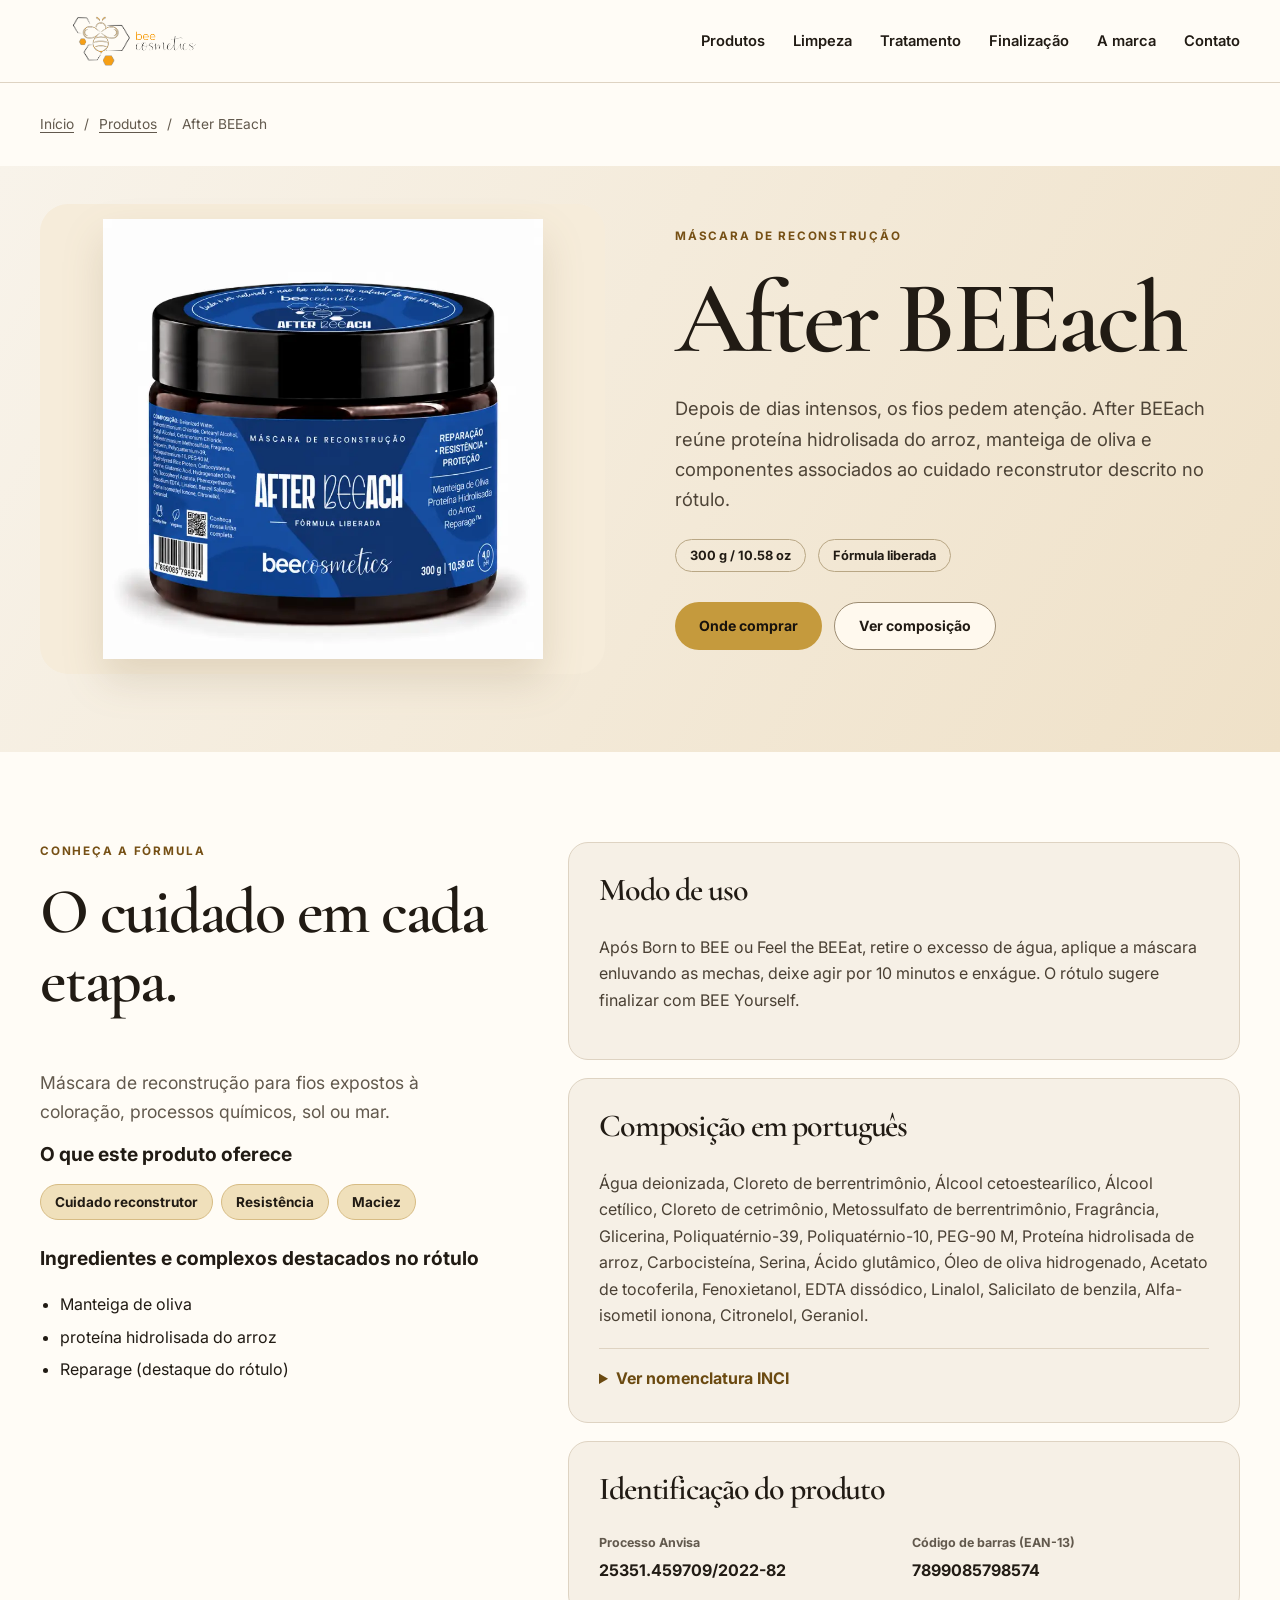
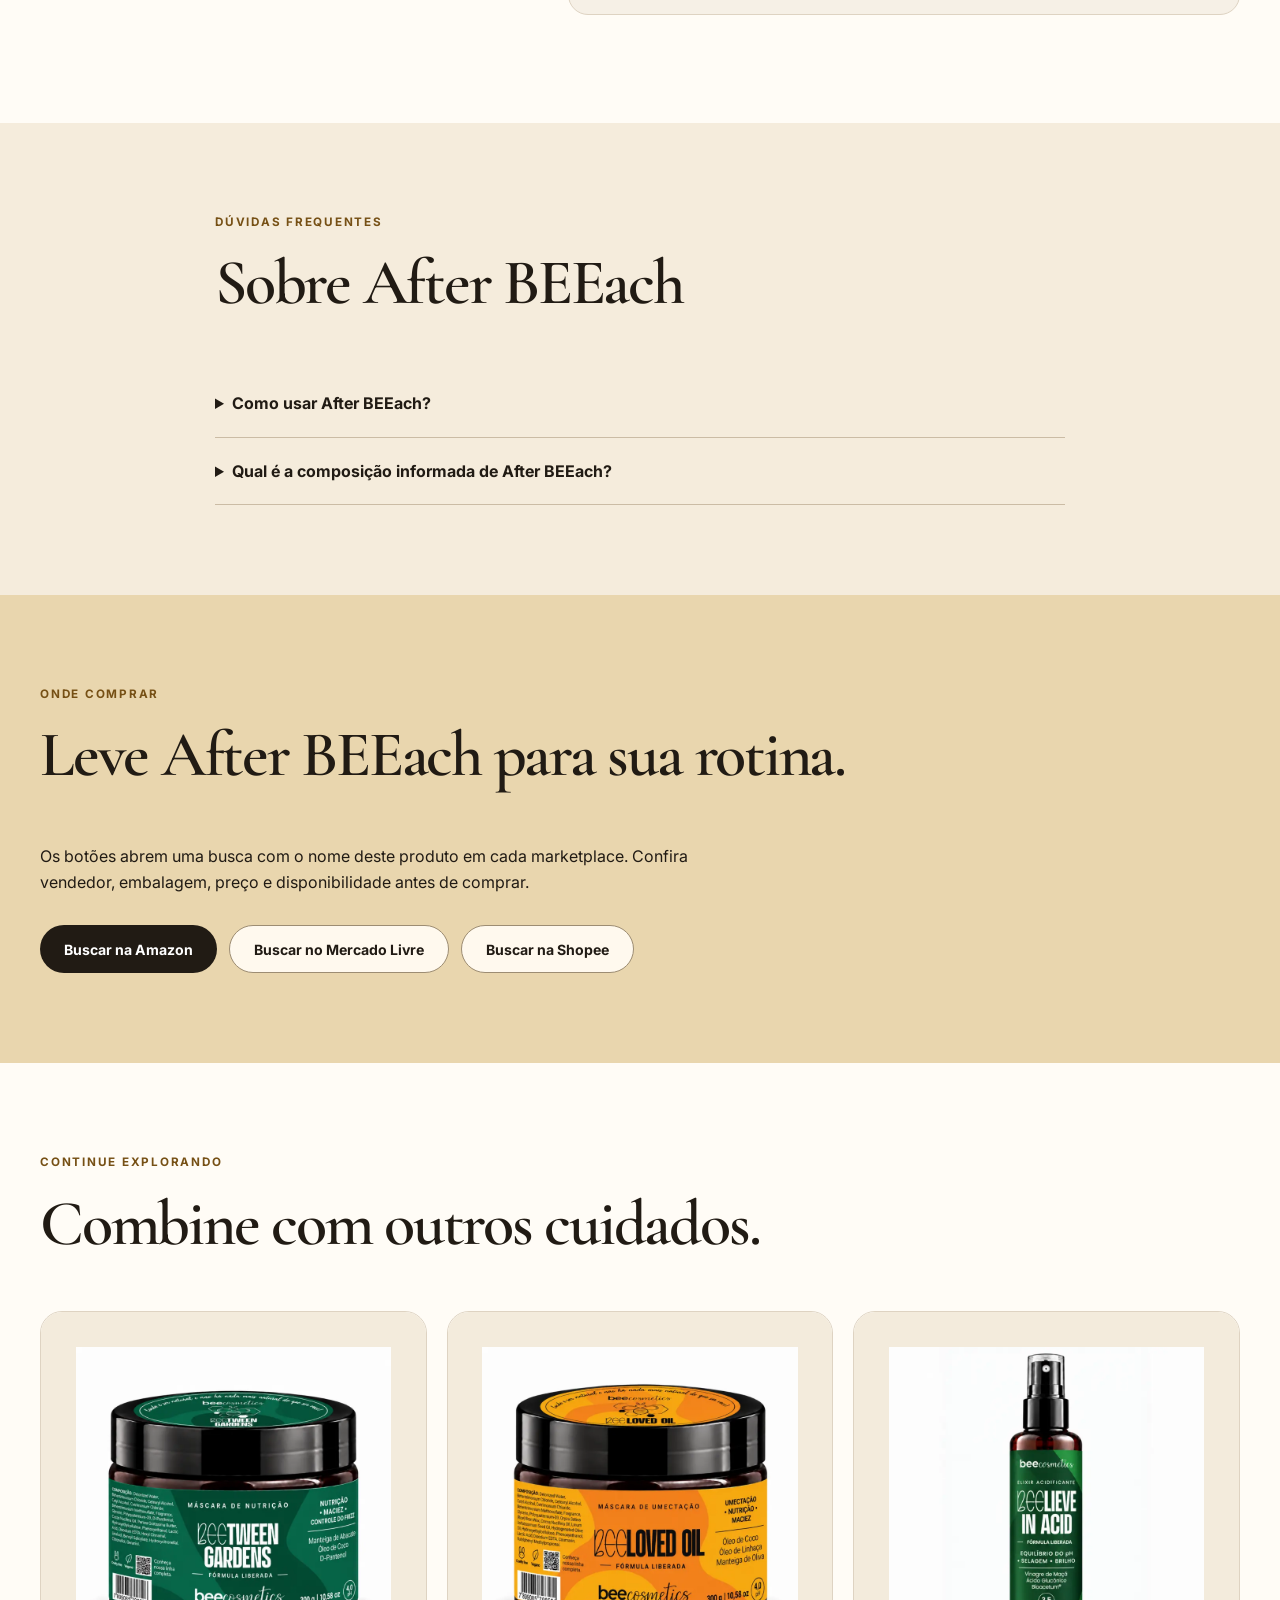
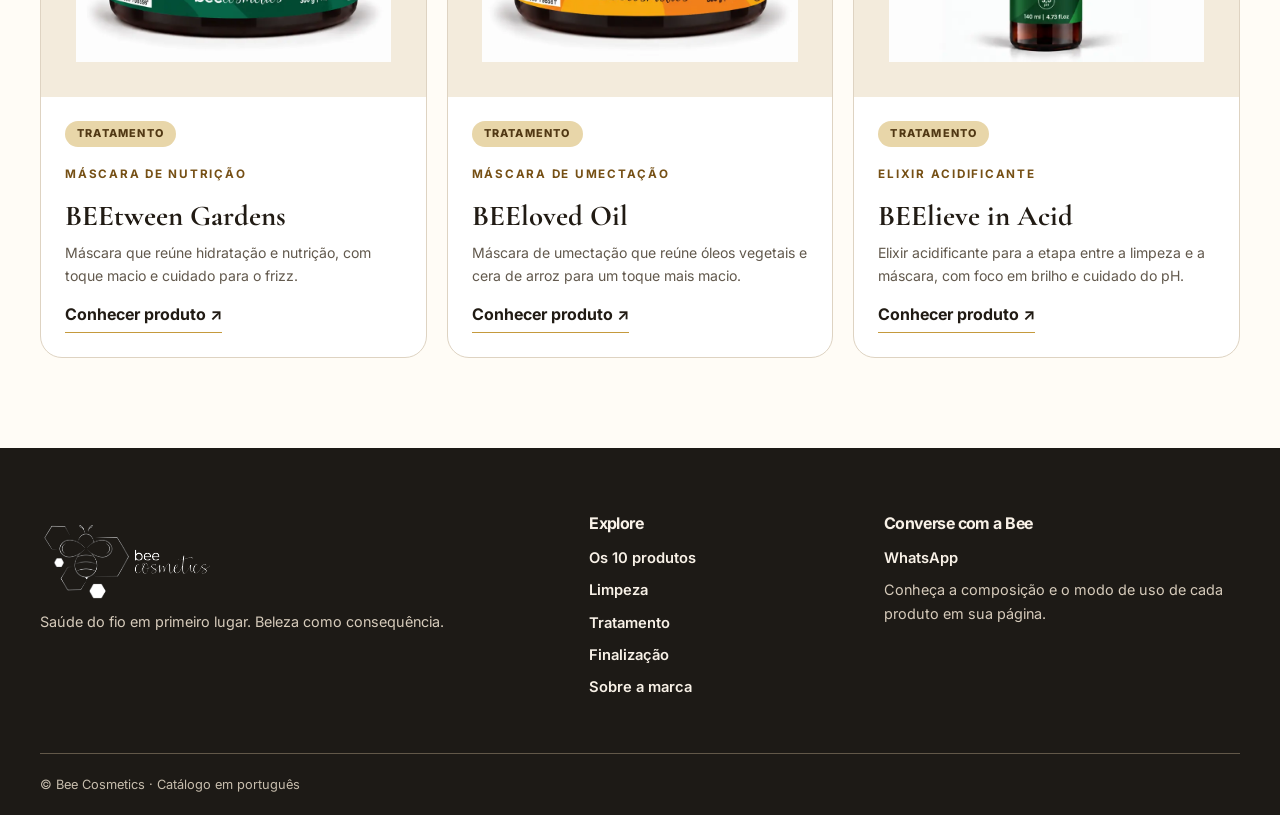
==== commit 70c9f1b0: "Add files via upload" ====
--- a/produtos/after-beeach/index.html
+++ b/produtos/after-beeach/index.html
@@ -1 +1 @@
-<!doctype html><html lang="pt-BR"><head><meta charset="utf-8"><meta name="viewport" content="width=device-width,initial-scale=1"><meta name="theme-color" content="#f3ebdc"><title>After BEEach | Máscara de Reconstrução | Bee Cosmetics</title><meta name="description" content="After BEEach — Máscara de Reconstrução. Máscara de reconstrução para fios expostos à coloração, processos químicos, sol ou mar. Veja composição informada, modo de uso e produtos relacionados."><link rel="canonical" href="https://beecosmetics.store/produtos/after-beeach"><meta property="og:locale" content="pt_BR"><meta property="og:type" content="product"><meta property="og:site_name" content="Bee Cosmetics"><meta property="og:title" content="After BEEach | Máscara de Reconstrução | Bee Cosmetics"><meta property="og:description" content="After BEEach — Máscara de Reconstrução. Máscara de reconstrução para fios expostos à coloração, processos químicos, sol ou mar. Veja composição informada, modo de uso e produtos relacionados."><meta property="og:url" content="https://beecosmetics.store/produtos/after-beeach"><meta property="og:image" content="https://beecosmetics.store/products/after-beeach.webp?v=9d555419d6a1"><meta name="twitter:card" content="summary_large_image"><meta name="twitter:title" content="After BEEach | Máscara de Reconstrução | Bee Cosmetics"><meta name="twitter:description" content="After BEEach — Máscara de Reconstrução. Máscara de reconstrução para fios expostos à coloração, processos químicos, sol ou mar. Veja composição informada, modo de uso e produtos relacionados."><meta name="twitter:image" content="https://beecosmetics.store/products/after-beeach.webp?v=9d555419d6a1"><link rel="icon" href="/favicon.ico" sizes="any"><link rel="icon" type="image/svg+xml" href="/icons/favicon.svg"><link rel="apple-touch-icon" href="/icons/apple-touch-icon.png"><link rel="manifest" href="/site.webmanifest"><link rel="preconnect" href="https://fonts.googleapis.com"><link rel="preconnect" href="https://fonts.gstatic.com" crossorigin><link href="https://fonts.googleapis.com/css2?family=Cormorant+Garamond:wght@500;600;700&family=Inter:wght@400;500;600;700&display=swap" rel="stylesheet"><link rel="stylesheet" href="/assets/css/site.css"><script type="application/ld+json">[{"@context": "https://schema.org", "@type": "Product", "name": "After BEEach", "description": "Máscara de reconstrução para fios expostos à coloração, processos químicos, sol ou mar.", "image": "https://beecosmetics.store/products/after-beeach.webp?v=9d555419d6a1", "brand": {"@type": "Brand", "name": "Bee Cosmetics"}, "category": "Máscara de Reconstrução", "sku": "after-beeach"}, {"@context": "https://schema.org", "@type": "BreadcrumbList", "itemListElement": [{"@type": "ListItem", "position": 1, "name": "Início", "item": "https://beecosmetics.store/"}, {"@type": "ListItem", "position": 2, "name": "Produtos", "item": "https://beecosmetics.store/#catalogo"}, {"@type": "ListItem", "position": 3, "name": "After BEEach", "item": "https://beecosmetics.store/produtos/after-beeach"}]}, {"@context": "https://schema.org", "@type": "FAQPage", "mainEntity": [{"@type": "Question", "name": "Como usar After BEEach?", "acceptedAnswer": {"@type": "Answer", "text": "Após Born to BEE ou Feel the BEEat, retire o excesso de água, aplique a máscara enluvando as mechas, deixe agir por 10 minutos e enxágue."}}, {"@type": "Question", "name": "Qual é a composição de After BEEach?", "acceptedAnswer": {"@type": "Answer", "text": "Deionized Water, Behentrimonium Chloride, Cetearyl Alcohol, Cetyl Alcohol, Cetrimonium Chloride, Behentrimonium Methosulfate, Fragrance, Glycerin, Polyquaternium-39, Polyquaternium-10, PEG-90 M, Hydrolyzed Rice Protein, Carbocysteine, Serine, Glutamic Acid, Hydrogenated Olive Oil, Tocopheryl Acetate, Phenoxyethanol, Disodium EDTA, Linalool, Benzyl Salicylate, Alpha Isomethyl Ionone, Citronellol, Geraniol."}}]}]</script></head><body><a class="skip" href="#conteudo">Pular para o conteúdo</a><header class="site-header"><div class="wrap header-inner"><a class="brand" href="/" aria-label="Bee Cosmetics, página inicial"><img src="/logos/bee-logo-official.svg" alt="Bee Cosmetics" width="210" height="55"></a><button class="menu-button" type="button" aria-expanded="false" aria-controls="site-nav" aria-label="Abrir menu">☰</button><nav id="site-nav" aria-label="Navegação principal"><a href="/#catalogo">Produtos</a><a href="/#rotina">Monte sua rotina</a><a href="/#marca">A marca</a><a href="/#contato">Contato</a></nav></div></header><main id="conteudo"><div class="wrap"><nav class="breadcrumbs" aria-label="Trilha de navegação"><a href="/">Início</a><span aria-hidden="true">/</span><a href="/#catalogo">Produtos</a><span aria-hidden="true">/</span><span aria-current="page">After BEEach</span></nav></div><section class="product-hero"><div class="wrap product-grid"><div class="product-art"><img src="/products/after-beeach.webp?v=9d555419d6a1" alt="Embalagem de After BEEach, Máscara de Reconstrução" width="650" height="650" fetchpriority="high"></div><div class="product-intro"><span class="eyebrow">Máscara de Reconstrução</span><h1>After BEEach</h1><p class="lead">Depois de dias intensos, os fios pedem atenção. After BEEach reúne proteína hidrolisada do arroz, manteiga de oliva e componentes associados ao cuidado reconstrutor descrito no rótulo.</p><div class="specs"><span>300 g / 10.58 oz</span><span>Fórmula liberada</span></div><div class="actions"><a class="button gold" href="#onde-comprar">Onde comprar</a><a class="button outline" href="#composicao">Ver composição</a></div></div></div></section><section class="section details"><div class="wrap detail-grid"><div><span class="eyebrow">Conheça a fórmula</span><h2>O cuidado em cada etapa.</h2><p>Máscara de reconstrução para fios expostos à coloração, processos químicos, sol ou mar.</p><h3>O que este produto oferece</h3><ul class="benefit-list"><li>Cuidado reconstrutor</li><li>Resistência</li><li>Maciez</li></ul><h3>Ingredientes e complexos destacados no rótulo</h3><ul class="active-list"><li>Manteiga de oliva</li><li>proteína hidrolisada do arroz</li><li>Reparage (destaque do rótulo)</li></ul></div><div><div class="detail-panel" id="modo-de-uso"><h2>Modo de uso</h2><p>Após Born to BEE ou Feel the BEEat, retire o excesso de água, aplique a máscara enluvando as mechas, deixe agir por 10 minutos e enxágue.</p></div><div class="detail-panel" id="composicao"><h2>Composição (INCI)</h2><p>Deionized Water, Behentrimonium Chloride, Cetearyl Alcohol, Cetyl Alcohol, Cetrimonium Chloride, Behentrimonium Methosulfate, Fragrance, Glycerin, Polyquaternium-39, Polyquaternium-10, PEG-90 M, Hydrolyzed Rice Protein, Carbocysteine, Serine, Glutamic Acid, Hydrogenated Olive Oil, Tocopheryl Acetate, Phenoxyethanol, Disodium EDTA, Linalool, Benzyl Salicylate, Alpha Isomethyl Ionone, Citronellol, Geraniol.</p><p class="fine">Transcrição do rótulo enviado. Confira sempre a composição da embalagem do produto adquirido.</p></div></div></div></section><section class="section faq"><div class="wrap narrow"><span class="eyebrow">Dúvidas frequentes</span><h2>Sobre After BEEach</h2><details><summary>Como usar After BEEach?</summary><p>Após Born to BEE ou Feel the BEEat, retire o excesso de água, aplique a máscara enluvando as mechas, deixe agir por 10 minutos e enxágue.</p></details><details><summary>Qual é a composição informada de After BEEach?</summary><p>Deionized Water, Behentrimonium Chloride, Cetearyl Alcohol, Cetyl Alcohol, Cetrimonium Chloride, Behentrimonium Methosulfate, Fragrance, Glycerin, Polyquaternium-39, Polyquaternium-10, PEG-90 M, Hydrolyzed Rice Protein, Carbocysteine, Serine, Glutamic Acid, Hydrogenated Olive Oil, Tocopheryl Acetate, Phenoxyethanol, Disodium EDTA, Linalool, Benzyl Salicylate, Alpha Isomethyl Ionone, Citronellol, Geraniol.</p></details></div></section><section id="onde-comprar" class="section buy"><div class="wrap"><span class="eyebrow">Onde comprar</span><h2>Leve After BEEach para sua rotina.</h2><p>Os botões abrem uma busca com o nome deste produto em cada marketplace. Confira vendedor, embalagem, preço e disponibilidade antes de comprar.</p><div class="actions"><a class="button dark" href="https://www.amazon.com.br/s?k=Bee%20Cosmetics%20After%20BEEach%20M%C3%A1scara%20de%20Reconstru%C3%A7%C3%A3o%20cachos%20cabelo%20cacheado" target="_blank" rel="noopener noreferrer">Buscar na Amazon</a><a class="button outline" href="https://lista.mercadolivre.com.br/bee-cosmetics-after-beeach-mascara-de-reconstrucao-cachos-cabelo-cacheado" target="_blank" rel="noopener noreferrer">Buscar no Mercado Livre</a><a class="button outline" href="https://shopee.com.br/search?keyword=Bee%20Cosmetics%20After%20BEEach%20M%C3%A1scara%20de%20Reconstru%C3%A7%C3%A3o%20cachos%20cabelo%20cacheado" target="_blank" rel="noopener noreferrer">Buscar na Shopee</a></div></div></section><section class="section"><div class="wrap"><div class="section-heading"><span class="eyebrow">Continue explorando</span><h2>Combine com outros cuidados.</h2></div><div class="cards related"><article class="card"><a class="card-image" href="/produtos/beetween-gardens" aria-label="Conhecer BEEtween Gardens"><img src="/products/beetween-gardens.webp?v=7ed1cafa1b5b" alt="Embalagem de BEEtween Gardens, Máscara de Nutrição" loading="lazy" width="480" height="480"></a><div class="card-content"><span class="eyebrow">Máscara de Nutrição</span><h3><a href="/produtos/beetween-gardens">BEEtween Gardens</a></h3><p>Máscara que reúne hidratação e nutrição, com toque macio e cuidado para o frizz.</p><a class="text-link" href="/produtos/beetween-gardens">Conhecer produto <span aria-hidden="true">↗</span></a></div></article><article class="card"><a class="card-image" href="/produtos/beeloved-oil" aria-label="Conhecer BEEloved Oil"><img src="/products/beeloved-oil.webp?v=296360e77fd5" alt="Embalagem de BEEloved Oil, Máscara de Umectação" loading="lazy" width="480" height="480"></a><div class="card-content"><span class="eyebrow">Máscara de Umectação</span><h3><a href="/produtos/beeloved-oil">BEEloved Oil</a></h3><p>Máscara de umectação que reúne óleos vegetais e cera de arroz para um toque mais macio.</p><a class="text-link" href="/produtos/beeloved-oil">Conhecer produto <span aria-hidden="true">↗</span></a></div></article><article class="card"><a class="card-image" href="/produtos/beelieve-in-acid" aria-label="Conhecer BEElieve in Acid"><img src="/products/beelieve-in-acid.webp?v=f88216e71602" alt="Embalagem de BEElieve in Acid, Elixir Acidificante" loading="lazy" width="480" height="480"></a><div class="card-content"><span class="eyebrow">Elixir Acidificante</span><h3><a href="/produtos/beelieve-in-acid">BEElieve in Acid</a></h3><p>Elixir acidificante para a etapa entre a limpeza e a máscara, com foco em brilho e cuidado do pH.</p><a class="text-link" href="/produtos/beelieve-in-acid">Conhecer produto <span aria-hidden="true">↗</span></a></div></article></div></div></section></main><footer id="contato"><div class="wrap footer-grid"><div><img src="/logos/bee-logo-footer.svg" alt="Bee Cosmetics" width="180" height="60"><p>Saúde do fio em primeiro lugar. Beleza como consequência.</p></div><div><h2>Explore</h2><a href="/#catalogo">Os 10 produtos</a><a href="/#rotina">Monte sua rotina Bee</a><a href="/#marca">Sobre a marca</a></div><div><h2>Converse com a Bee</h2><a href="https://wa.me/5511992690486" target="_blank" rel="noopener noreferrer">WhatsApp</a><p>Informações de produto devem ser conferidas na embalagem antes do uso.</p></div></div><div class="wrap footer-bottom">© Bee Cosmetics · Catálogo em português</div></footer><script src="/assets/js/site.js" defer></script></body></html>+<!doctype html><html lang="pt-BR"><head><meta charset="utf-8"><meta name="viewport" content="width=device-width,initial-scale=1"><meta name="theme-color" content="#f3ebdc"><title>After BEEach | Máscara de Reconstrução | Bee Cosmetics</title><meta name="description" content="After BEEach — Máscara de Reconstrução. Máscara de reconstrução para fios expostos à coloração, processos químicos, sol ou mar. Veja composição informada, modo de uso e produtos relacionados."><link rel="canonical" href="https://beecosmetics.store/produtos/after-beeach"><meta property="og:locale" content="pt_BR"><meta property="og:type" content="product"><meta property="og:site_name" content="Bee Cosmetics"><meta property="og:title" content="After BEEach | Máscara de Reconstrução | Bee Cosmetics"><meta property="og:description" content="After BEEach — Máscara de Reconstrução. Máscara de reconstrução para fios expostos à coloração, processos químicos, sol ou mar. Veja composição informada, modo de uso e produtos relacionados."><meta property="og:url" content="https://beecosmetics.store/produtos/after-beeach"><meta property="og:image" content="https://beecosmetics.store/products/after-beeach.webp?v=9d555419d6a1"><meta name="twitter:card" content="summary_large_image"><meta name="twitter:title" content="After BEEach | Máscara de Reconstrução | Bee Cosmetics"><meta name="twitter:description" content="After BEEach — Máscara de Reconstrução. Máscara de reconstrução para fios expostos à coloração, processos químicos, sol ou mar. Veja composição informada, modo de uso e produtos relacionados."><meta name="twitter:image" content="https://beecosmetics.store/products/after-beeach.webp?v=9d555419d6a1"><link rel="icon" href="/favicon.ico" sizes="any"><link rel="icon" type="image/svg+xml" href="/icons/favicon.svg"><link rel="apple-touch-icon" href="/icons/apple-touch-icon.png"><link rel="manifest" href="/site.webmanifest"><link rel="preconnect" href="https://fonts.googleapis.com"><link rel="preconnect" href="https://fonts.gstatic.com" crossorigin><link href="https://fonts.googleapis.com/css2?family=Cormorant+Garamond:wght@500;600;700&family=Inter:wght@400;500;600;700&display=swap" rel="stylesheet"><link rel="stylesheet" href="/assets/css/site.css"><script type="application/ld+json">[{"@context": "https://schema.org", "@type": "Product", "name": "After BEEach", "description": "Máscara de reconstrução para fios expostos à coloração, processos químicos, sol ou mar.", "image": "https://beecosmetics.store/products/after-beeach.webp?v=9d555419d6a1", "brand": {"@type": "Brand", "name": "Bee Cosmetics"}, "category": "Máscara de Reconstrução", "sku": "after-beeach", "gtin13": "7899085798574"}, {"@context": "https://schema.org", "@type": "BreadcrumbList", "itemListElement": [{"@type": "ListItem", "position": 1, "name": "Início", "item": "https://beecosmetics.store/"}, {"@type": "ListItem", "position": 2, "name": "Produtos", "item": "https://beecosmetics.store/#catalogo"}, {"@type": "ListItem", "position": 3, "name": "After BEEach", "item": "https://beecosmetics.store/produtos/after-beeach"}]}, {"@context": "https://schema.org", "@type": "FAQPage", "mainEntity": [{"@type": "Question", "name": "Como usar After BEEach?", "acceptedAnswer": {"@type": "Answer", "text": "Após Born to BEE ou Feel the BEEat, retire o excesso de água, aplique a máscara enluvando as mechas, deixe agir por 10 minutos e enxágue. O rótulo sugere finalizar com BEE Yourself."}}, {"@type": "Question", "name": "Qual é a composição de After BEEach?", "acceptedAnswer": {"@type": "Answer", "text": "Água deionizada, Cloreto de berrentrimônio, Álcool cetoestearílico, Álcool cetílico, Cloreto de cetrimônio, Metossulfato de berrentrimônio, Fragrância, Glicerina, Poliquatérnio-39, Poliquatérnio-10, PEG-90 M, Proteína hidrolisada de arroz, Carbocisteína, Serina, Ácido glutâmico, Óleo de oliva hidrogenado, Acetato de tocoferila, Fenoxietanol, EDTA dissódico, Linalol, Salicilato de benzila, Alfa-isometil ionona, Citronelol, Geraniol."}}]}]</script></head><body><a class="skip" href="#conteudo">Pular para o conteúdo</a><header class="site-header"><div class="wrap header-inner"><a class="brand" href="/" aria-label="Bee Cosmetics, página inicial"><img src="/logos/bee-logo-official.svg" alt="Bee Cosmetics" width="210" height="55"></a><button class="menu-button" type="button" aria-expanded="false" aria-controls="site-nav" aria-label="Abrir menu">☰</button><nav id="site-nav" aria-label="Navegação principal"><a href="/#catalogo">Produtos</a><a href="/#limpeza">Limpeza</a><a href="/#tratamento">Tratamento</a><a href="/#finalizacao">Finalização</a><a href="/#marca">A marca</a><a href="/#contato">Contato</a></nav></div></header><main id="conteudo"><div class="wrap"><nav class="breadcrumbs" aria-label="Trilha de navegação"><a href="/">Início</a><span aria-hidden="true">/</span><a href="/#catalogo">Produtos</a><span aria-hidden="true">/</span><span aria-current="page">After BEEach</span></nav></div><section class="product-hero"><div class="wrap product-grid"><div class="product-art"><img src="/products/after-beeach.webp?v=9d555419d6a1" alt="Embalagem de After BEEach, Máscara de Reconstrução" width="650" height="650" fetchpriority="high"></div><div class="product-intro"><span class="eyebrow">Máscara de Reconstrução</span><h1>After BEEach</h1><p class="lead">Depois de dias intensos, os fios pedem atenção. After BEEach reúne proteína hidrolisada do arroz, manteiga de oliva e componentes associados ao cuidado reconstrutor descrito no rótulo.</p><div class="specs"><span>300 g / 10.58 oz</span><span>Fórmula liberada</span></div><div class="actions"><a class="button gold" href="#onde-comprar">Onde comprar</a><a class="button outline" href="#composicao">Ver composição</a></div></div></div></section><section class="section details"><div class="wrap detail-grid"><div><span class="eyebrow">Conheça a fórmula</span><h2>O cuidado em cada etapa.</h2><p>Máscara de reconstrução para fios expostos à coloração, processos químicos, sol ou mar.</p><h3>O que este produto oferece</h3><ul class="benefit-list"><li>Cuidado reconstrutor</li><li>Resistência</li><li>Maciez</li></ul><h3>Ingredientes e complexos destacados no rótulo</h3><ul class="active-list"><li>Manteiga de oliva</li><li>proteína hidrolisada do arroz</li><li>Reparage (destaque do rótulo)</li></ul></div><div><div class="detail-panel" id="modo-de-uso"><h2>Modo de uso</h2><p>Após Born to BEE ou Feel the BEEat, retire o excesso de água, aplique a máscara enluvando as mechas, deixe agir por 10 minutos e enxágue. O rótulo sugere finalizar com BEE Yourself.</p></div><div class="detail-panel" id="composicao"><h2>Composição em português</h2><p>Água deionizada, Cloreto de berrentrimônio, Álcool cetoestearílico, Álcool cetílico, Cloreto de cetrimônio, Metossulfato de berrentrimônio, Fragrância, Glicerina, Poliquatérnio-39, Poliquatérnio-10, PEG-90 M, Proteína hidrolisada de arroz, Carbocisteína, Serina, Ácido glutâmico, Óleo de oliva hidrogenado, Acetato de tocoferila, Fenoxietanol, EDTA dissódico, Linalol, Salicilato de benzila, Alfa-isometil ionona, Citronelol, Geraniol.</p><details class="inci"><summary>Ver nomenclatura INCI</summary><p>Deionized Water, Behentrimonium Chloride, Cetearyl Alcohol, Cetyl Alcohol, Cetrimonium Chloride, Behentrimonium Methosulfate, Fragrance, Glycerin, Polyquaternium-39, Polyquaternium-10, PEG-90 M, Hydrolyzed Rice Protein, Carbocysteine, Serine, Glutamic Acid, Hydrogenated Olive Oil, Tocopheryl Acetate, Phenoxyethanol, Disodium EDTA, Linalool, Benzyl Salicylate, Alpha Isomethyl Ionone, Citronellol, Geraniol.</p></details></div><div class="detail-panel identification"><h2>Identificação do produto</h2><dl><div><dt>Processo Anvisa</dt><dd>25351.459709/2022-82</dd></div><div><dt>Código de barras (EAN-13)</dt><dd>7899085798574</dd></div></dl></div></div></div></section><section class="section faq"><div class="wrap narrow"><span class="eyebrow">Dúvidas frequentes</span><h2>Sobre After BEEach</h2><details><summary>Como usar After BEEach?</summary><p>Após Born to BEE ou Feel the BEEat, retire o excesso de água, aplique a máscara enluvando as mechas, deixe agir por 10 minutos e enxágue. O rótulo sugere finalizar com BEE Yourself.</p></details><details><summary>Qual é a composição informada de After BEEach?</summary><p>Água deionizada, Cloreto de berrentrimônio, Álcool cetoestearílico, Álcool cetílico, Cloreto de cetrimônio, Metossulfato de berrentrimônio, Fragrância, Glicerina, Poliquatérnio-39, Poliquatérnio-10, PEG-90 M, Proteína hidrolisada de arroz, Carbocisteína, Serina, Ácido glutâmico, Óleo de oliva hidrogenado, Acetato de tocoferila, Fenoxietanol, EDTA dissódico, Linalol, Salicilato de benzila, Alfa-isometil ionona, Citronelol, Geraniol.</p></details></div></section><section id="onde-comprar" class="section buy"><div class="wrap"><span class="eyebrow">Onde comprar</span><h2>Leve After BEEach para sua rotina.</h2><p>Os botões abrem uma busca com o nome deste produto em cada marketplace. Confira vendedor, embalagem, preço e disponibilidade antes de comprar.</p><div class="actions"><a class="button dark" href="https://www.amazon.com.br/s?k=Bee%20Cosmetics%20After%20BEEach%20M%C3%A1scara%20de%20Reconstru%C3%A7%C3%A3o%20cachos%20cabelo%20cacheado" target="_blank" rel="noopener noreferrer">Buscar na Amazon</a><a class="button outline" href="https://lista.mercadolivre.com.br/bee-cosmetics-after-beeach-mascara-de-reconstrucao-cachos-cabelo-cacheado" target="_blank" rel="noopener noreferrer">Buscar no Mercado Livre</a><a class="button outline" href="https://shopee.com.br/search?keyword=Bee%20Cosmetics%20After%20BEEach%20M%C3%A1scara%20de%20Reconstru%C3%A7%C3%A3o%20cachos%20cabelo%20cacheado" target="_blank" rel="noopener noreferrer">Buscar na Shopee</a></div></div></section><section class="section"><div class="wrap"><div class="section-heading"><span class="eyebrow">Continue explorando</span><h2>Combine com outros cuidados.</h2></div><div class="cards related"><article class="card"><a class="card-image" href="/produtos/beetween-gardens" aria-label="Conhecer BEEtween Gardens"><img src="/products/beetween-gardens.webp?v=7ed1cafa1b5b" alt="Embalagem de BEEtween Gardens, Máscara de Nutrição" loading="lazy" width="480" height="480"></a><div class="card-content"><span class="stage-tag">Tratamento</span><span class="eyebrow">Máscara de Nutrição</span><h3><a href="/produtos/beetween-gardens">BEEtween Gardens</a></h3><p>Máscara que reúne hidratação e nutrição, com toque macio e cuidado para o frizz.</p><a class="text-link" href="/produtos/beetween-gardens">Conhecer produto <span aria-hidden="true">↗</span></a></div></article><article class="card"><a class="card-image" href="/produtos/beeloved-oil" aria-label="Conhecer BEEloved Oil"><img src="/products/beeloved-oil.webp?v=296360e77fd5" alt="Embalagem de BEEloved Oil, Máscara de Umectação" loading="lazy" width="480" height="480"></a><div class="card-content"><span class="stage-tag">Tratamento</span><span class="eyebrow">Máscara de Umectação</span><h3><a href="/produtos/beeloved-oil">BEEloved Oil</a></h3><p>Máscara de umectação que reúne óleos vegetais e cera de arroz para um toque mais macio.</p><a class="text-link" href="/produtos/beeloved-oil">Conhecer produto <span aria-hidden="true">↗</span></a></div></article><article class="card"><a class="card-image" href="/produtos/beelieve-in-acid" aria-label="Conhecer BEElieve in Acid"><img src="/products/beelieve-in-acid.webp?v=f88216e71602" alt="Embalagem de BEElieve in Acid, Elixir Acidificante" loading="lazy" width="480" height="480"></a><div class="card-content"><span class="stage-tag">Tratamento</span><span class="eyebrow">Elixir Acidificante</span><h3><a href="/produtos/beelieve-in-acid">BEElieve in Acid</a></h3><p>Elixir acidificante para a etapa entre a limpeza e a máscara, com foco em brilho e cuidado do pH.</p><a class="text-link" href="/produtos/beelieve-in-acid">Conhecer produto <span aria-hidden="true">↗</span></a></div></article></div></div></section></main><footer id="contato"><div class="wrap footer-grid"><div><img src="/logos/bee-logo-footer.svg" alt="Bee Cosmetics" width="180" height="60"><p>Saúde do fio em primeiro lugar. Beleza como consequência.</p></div><div><h2>Explore</h2><a href="/#catalogo">Os 10 produtos</a><a href="/#limpeza">Limpeza</a><a href="/#tratamento">Tratamento</a><a href="/#finalizacao">Finalização</a><a href="/#marca">Sobre a marca</a></div><div><h2>Converse com a Bee</h2><a href="https://wa.me/5511992690486" target="_blank" rel="noopener noreferrer">WhatsApp</a><p>Conheça a composição e o modo de uso de cada produto em sua página.</p></div></div><div class="wrap footer-bottom">© Bee Cosmetics · Catálogo em português</div></footer><script src="/assets/js/site.js" defer></script></body></html>
--- a/assets/css/site.css
+++ b/assets/css/site.css
@@ -1,3 +1,5 @@
 :root{--cream:#f3ebdc;--paper:#fffcf6;--ink:#211b14;--muted:#62594d;--gold:#c59a3d;--line:#ded3c2}*{box-sizing:border-box}html{scroll-behavior:smooth}body{margin:0;background:var(--paper);color:var(--ink);font-family:Inter,system-ui,sans-serif;line-height:1.65}img{max-width:100%;height:auto}a{color:inherit}button{font:inherit}h1,h2,h3,p{margin-top:0}h1,h2,h3{line-height:1.08}h1,h2{font-family:'Cormorant Garamond',Georgia,serif;font-weight:600;letter-spacing:-.035em}h1{font-size:clamp(3.6rem,8vw,7.6rem)}h2{font-size:clamp(2.5rem,5vw,4.6rem)}h3{font-size:1.2rem}.wrap{width:min(1200px,calc(100% - 40px));margin:auto}.skip{position:absolute;top:-100px;left:10px;background:#fff;padding:12px;z-index:20}.skip:focus{top:10px}:focus-visible{outline:3px solid #77510f;outline-offset:4px}.site-header{position:sticky;top:0;z-index:10;background:rgba(255,252,246,.96);border-bottom:1px solid var(--line);backdrop-filter:blur(12px)}.header-inner{display:flex;align-items:center;justify-content:space-between;gap:24px;min-height:82px}.brand img{display:block;width:190px}.site-header nav{display:flex;gap:28px}.site-header nav a,.footer-grid a{text-decoration:none;font-size:.92rem;font-weight:600}.site-header nav a:hover,.footer-grid a:hover,.text-link:hover{text-decoration:underline}.menu-button{display:none;background:none;border:1px solid var(--line);border-radius:8px;padding:7px 12px;font-size:1.3rem}.hero{background:radial-gradient(circle at 90% 20%,#ead09b 0,transparent 40%),linear-gradient(135deg,#f9f4eb,var(--cream));overflow:hidden}.hero-grid{display:grid;grid-template-columns:1.1fr .9fr;align-items:center;gap:50px;min-height:620px;padding:70px 0}.eyebrow{display:block;color:#765015;font-size:.73rem;font-weight:700;letter-spacing:.15em;text-transform:uppercase;margin-bottom:16px}.hero h1{margin-bottom:24px}.hero h1 em{color:#8c6526;font-weight:500}.hero p{font-size:1.16rem;max-width:530px;color:var(--muted)}.hero-art{position:relative;min-height:430px;display:grid;place-items:center;background:radial-gradient(circle,#f3dda7,transparent 62%)}.hero-art img{max-height:390px;object-fit:contain;filter:drop-shadow(0 24px 24px #6d4c1730)}.hero-art span{position:absolute;right:0;bottom:0;background:#fff8e9;border:1px solid var(--line);padding:16px 22px;border-radius:18px;font-family:Georgia,serif;font-size:1.25rem}.actions{display:flex;flex-wrap:wrap;gap:12px;margin-top:30px}.button{display:inline-flex;align-items:center;justify-content:center;min-height:48px;padding:10px 24px;border-radius:100px;text-decoration:none;font-weight:700;font-size:.88rem;transition:transform .2s}.button:hover{transform:translateY(-2px)}.gold{background:var(--gold);color:#17120d}.outline{border:1px solid #9d8d73;background:#fff9ee}.dark{background:var(--ink);color:#fff}.section{padding:90px 0}.section-heading{max-width:720px;margin-bottom:34px}.section-heading p{color:var(--muted);font-size:1.05rem}.cards{display:grid;grid-template-columns:repeat(4,minmax(0,1fr));gap:20px}.card{background:#fff;border:1px solid var(--line);border-radius:22px;overflow:hidden;display:flex;flex-direction:column}.card-image{background:#f3ebdc;display:grid;place-items:center;aspect-ratio:1}.card-image img{width:82%;height:82%;object-fit:contain;transition:transform .25s}.card:hover img{transform:scale(1.04)}.card-content{padding:24px;display:flex;flex:1;flex-direction:column}.card h3{font-family:'Cormorant Garamond',Georgia,serif;font-size:1.8rem;margin:0 0 10px}.card h3 a{text-decoration:none}.card p{font-size:.88rem;color:var(--muted);flex:1}.text-link{font-weight:700;text-decoration:none;border-bottom:1px solid var(--gold);width:fit-content;padding-bottom:4px}.routine{background:#242018;color:#fff}.routine .eyebrow{color:#eac679}.routine .section-heading p{color:#ddd0b8}.steps{list-style:none;padding:0;display:grid;grid-template-columns:repeat(4,1fr);gap:16px}.steps li{border:1px solid #685c48;background:#302a20;border-radius:20px;padding:28px}.steps h3{font-family:'Cormorant Garamond',Georgia,serif;font-size:1.7rem}.steps p{color:#e4dac7;font-size:.9rem}.step-links a{color:#f0ca77;display:inline-block;margin:0 6px 6px 0}.story-grid{display:grid;grid-template-columns:1fr 1fr;gap:60px;align-items:center}.story-grid p{font-size:1.2rem;color:var(--muted)}.closing{text-align:center;background:var(--cream)}.closing .button{margin-top:15px}footer{background:#1d1a16;color:#f8f1e7;padding:65px 0 20px}.footer-grid{display:grid;grid-template-columns:2fr 1fr 1.4fr;gap:40px}.footer-grid p{color:#d6cbbb;font-size:.9rem}.footer-grid h2{font:700 1rem Inter,sans-serif}.footer-grid a{display:block;margin:8px 0}.footer-bottom{border-top:1px solid #625849;margin-top:45px;padding-top:20px;color:#c7bdad;font-size:.8rem}.breadcrumbs{display:flex;flex-wrap:wrap;gap:10px;padding:30px 0;font-size:.86rem;color:var(--muted)}.breadcrumbs a{text-underline-offset:3px}.product-hero{background:linear-gradient(120deg,#f8f3ea,#efe1c8)}.product-grid{display:grid;grid-template-columns:1fr 1fr;gap:70px;align-items:center;padding:38px 0 78px}.product-art{min-height:470px;display:grid;place-items:center;background:#f6ecda;border-radius:28px}.product-art img{max-height:440px;max-width:85%;object-fit:contain;filter:drop-shadow(0 20px 20px #70552b29)}.product-intro h1{margin-bottom:20px}.lead{font-size:1.15rem;color:#4e4437}.specs{display:flex;gap:12px;margin-top:24px}.specs span{border:1px solid #b9a785;border-radius:100px;padding:5px 14px;font-size:.8rem;font-weight:700}.detail-grid{display:grid;grid-template-columns:.8fr 1.2fr;gap:80px}.detail-grid>div:first-child>p{font-size:1.1rem;color:var(--muted)}.active-list{padding-left:20px}.active-list li{padding:3px 0}.detail-panel{background:#f6f0e6;border:1px solid var(--line);padding:30px;border-radius:20px;margin-bottom:18px;overflow-wrap:anywhere}.detail-panel h2{font-size:2rem}.detail-panel p{color:#4a4034}.fine{font-size:.8rem!important;color:#6c6153!important}.narrow{max-width:850px}.faq{background:#f5ecdc}.faq details{border-bottom:1px solid #cbbca5;padding:20px 0}.faq summary{cursor:pointer;font-weight:700}.faq details p{color:var(--muted);margin:16px 0 0}.buy{background:#e9d6ae}.buy p{max-width:700px}.related{grid-template-columns:repeat(3,1fr)}@media(max-width:900px){.cards{grid-template-columns:repeat(2,1fr)}.steps{grid-template-columns:repeat(2,1fr)}.product-grid{gap:30px}.detail-grid{gap:35px}}@media(max-width:650px){.wrap{width:min(100% - 32px,1200px)}.header-inner{min-height:68px}.brand img{width:160px}.menu-button{display:block}.site-header nav{display:none;position:absolute;top:68px;left:0;right:0;background:var(--paper);padding:20px;box-shadow:0 16px 28px #0002;flex-direction:column;gap:16px}.site-header nav.open{display:flex}.hero-grid,.product-grid,.detail-grid,.story-grid,.footer-grid{grid-template-columns:1fr}.hero-grid{padding:60px 0;gap:5px}.hero-art{min-height:300px}.hero-art img{max-height:300px}.section{padding:65px 0}.cards,.steps,.related{grid-template-columns:1fr}.product-grid{padding:10px 0 55px}.product-art{min-height:340px}.product-art img{max-height:310px}.detail-grid{gap:25px}.footer-grid{gap:20px}}@media(prefers-reduced-motion:reduce){html{scroll-behavior:auto}*,*:before,*:after{transition:none!important;animation:none!important}}
 .result-grid{display:grid;grid-template-columns:repeat(3,1fr);gap:18px}.result-grid figure{margin:0;display:grid;grid-template-columns:1fr 1fr;background:#f3ebdc;border-radius:18px;overflow:hidden}.result-grid img{aspect-ratio:1;object-fit:cover;width:100%}.result-grid figcaption{grid-column:1/-1;padding:10px 16px;font-size:.8rem;color:var(--muted)}.partners{background:#f5ebd8}@media(max-width:650px){.result-grid{grid-template-columns:1fr}}
 .benefit-list{list-style:none;padding:0;display:flex;flex-wrap:wrap;gap:8px;margin-bottom:28px}.benefit-list li{background:#f0e0bb;border:1px solid #d7bc84;border-radius:999px;padding:6px 14px;font-weight:700;font-size:.85rem}
+.category-group{padding-top:24px;margin-top:26px;scroll-margin-top:95px}.category-group+.category-group{border-top:1px solid var(--line);margin-top:60px;padding-top:50px}.category-heading{margin-bottom:25px}.category-heading h3{font-family:"Cormorant Garamond",Georgia,serif;font-size:clamp(2.1rem,4vw,3.2rem);margin:12px 0 8px}.category-heading p{color:var(--muted)}.stage-tag{display:inline-flex;width:max-content;align-items:center;border-radius:999px;background:#e8d6a9;color:#513814;padding:4px 12px;font-size:.68rem;font-weight:800;letter-spacing:.11em;text-transform:uppercase;margin-bottom:14px}.card-content .stage-tag{margin-bottom:18px}.identification dl{display:grid;grid-template-columns:1fr 1fr;gap:16px;margin:0}.identification dt{font-size:.78rem;color:var(--muted);font-weight:700}.identification dd{margin:4px 0 0;font-weight:700;overflow-wrap:anywhere}.inci{margin-top:20px;border-top:1px solid var(--line);padding-top:16px}.inci summary{cursor:pointer;font-weight:700;color:#6b4a11}.inci p{font-size:.88rem;line-height:1.7}#catalogo,#marca,#resultados,#b2b{scroll-margin-top:80px}@media(max-width:650px){.identification dl{grid-template-columns:1fr}.category-group+.category-group{margin-top:44px;padding-top:34px}}
+#limpeza .cards{grid-template-columns:repeat(2,minmax(0,1fr));max-width:800px}@media(max-width:650px){#limpeza .cards{grid-template-columns:1fr}}
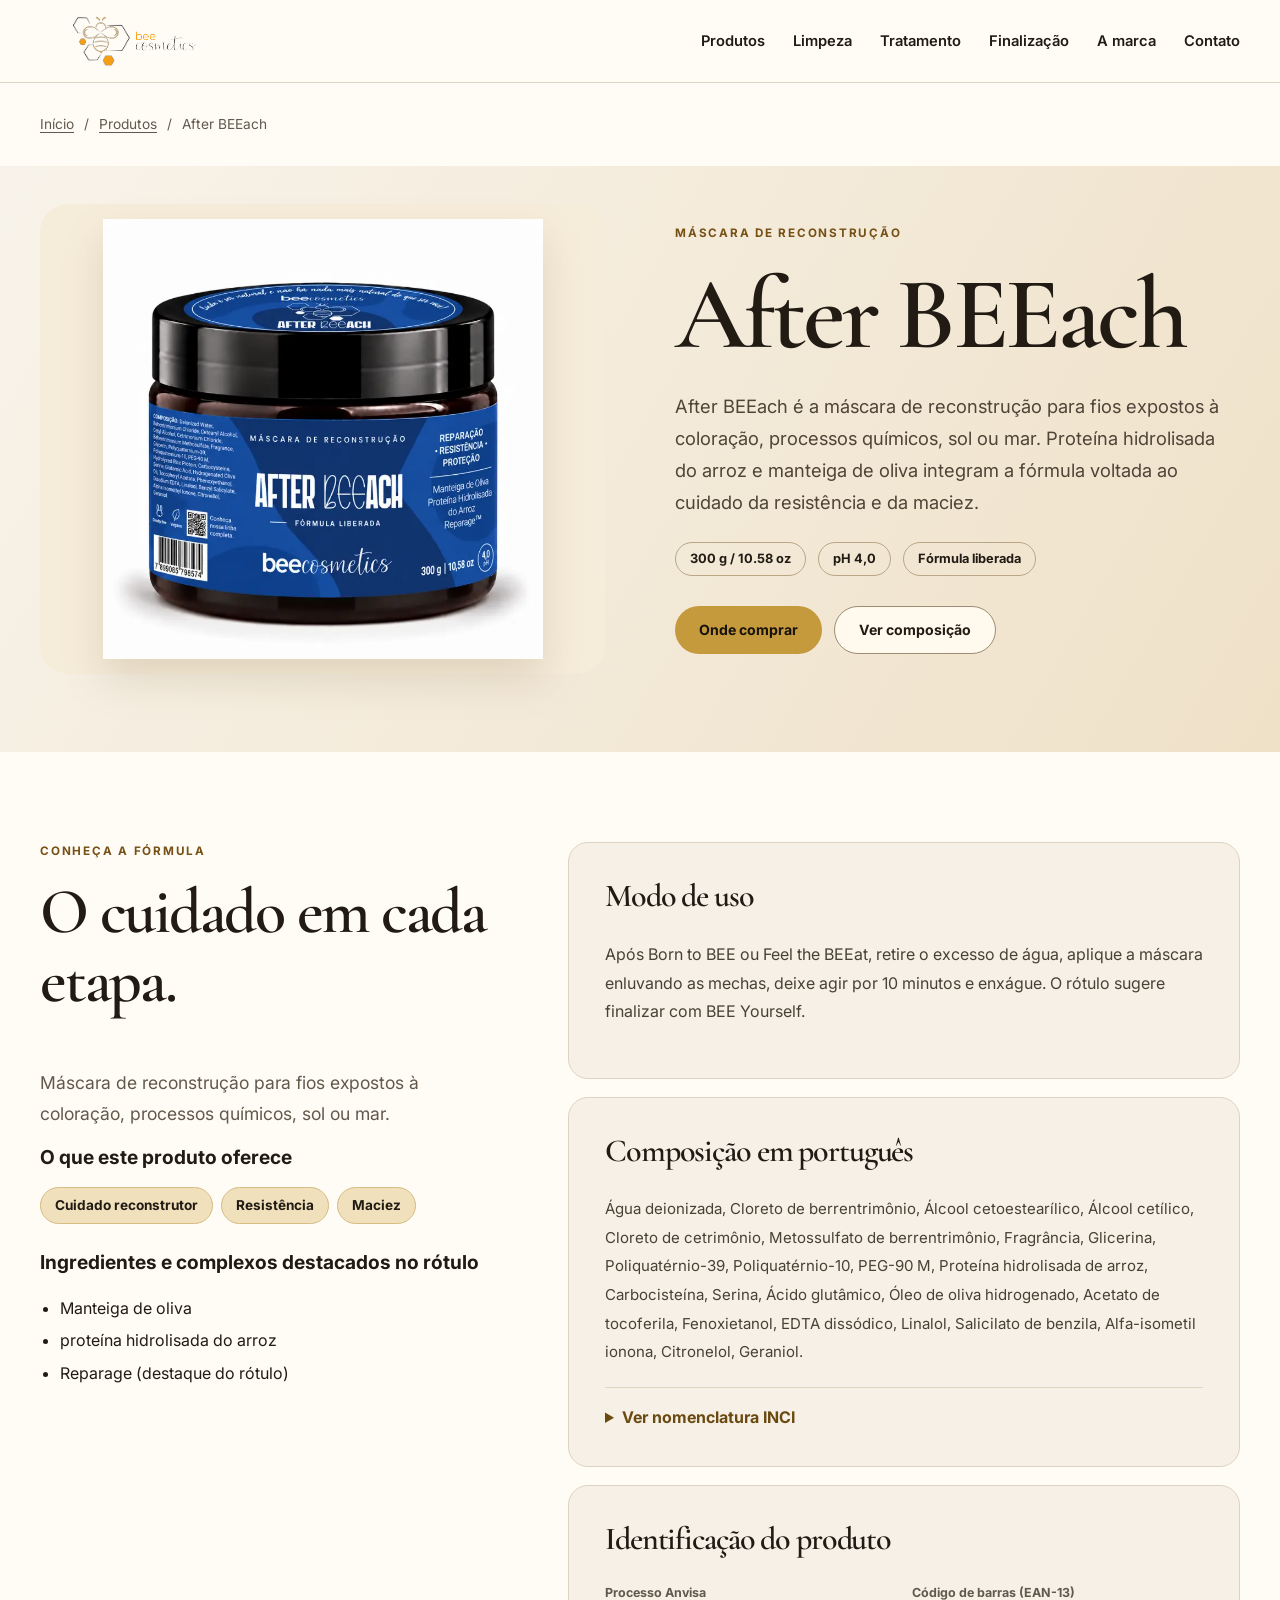
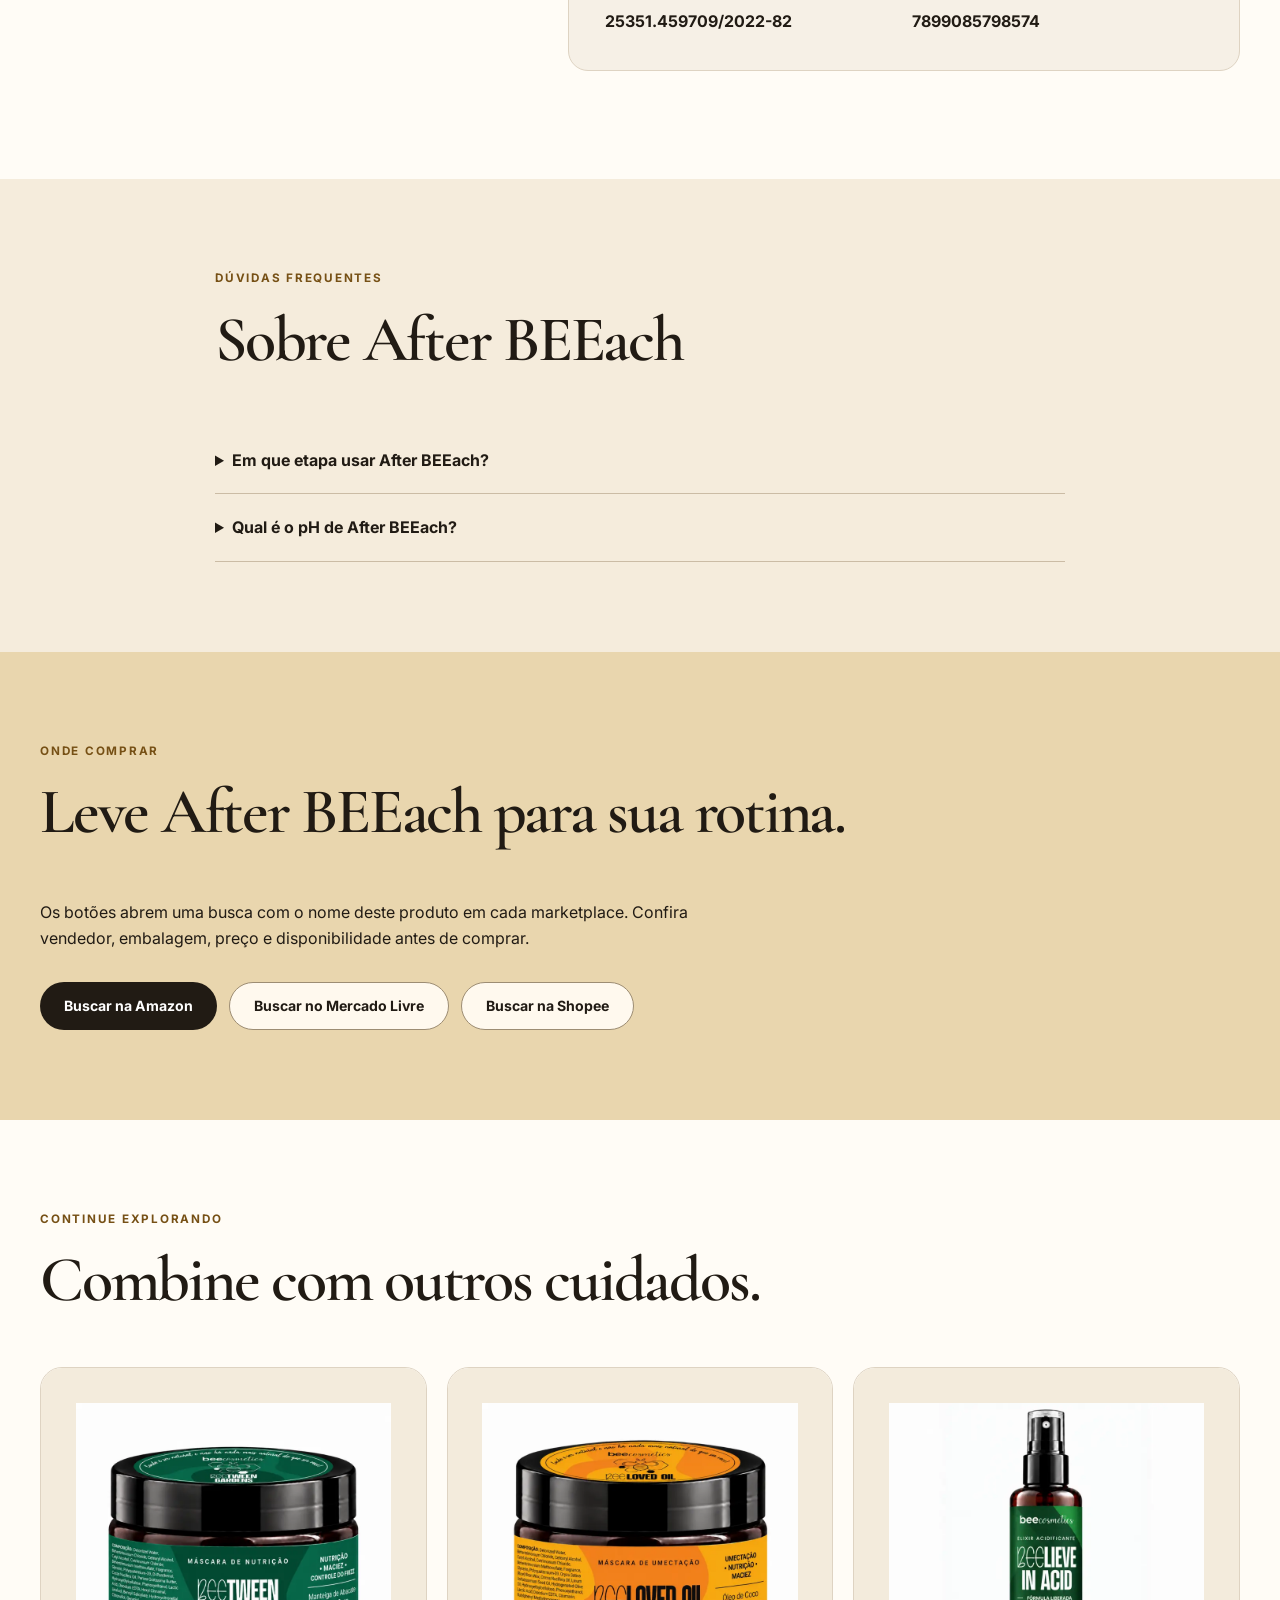
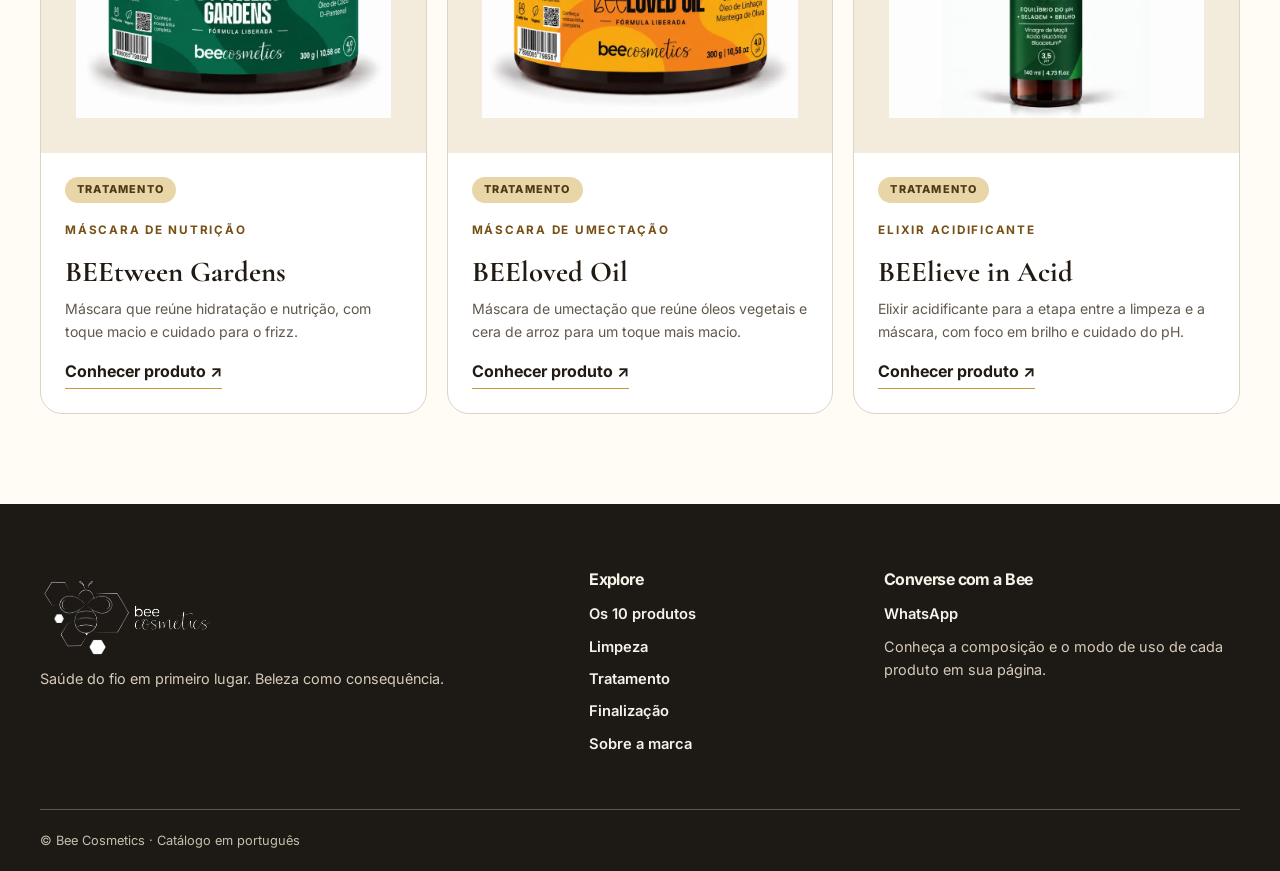
==== commit 60f91b13: "Add files via upload" ====
--- a/produtos/after-beeach/index.html
+++ b/produtos/after-beeach/index.html
@@ -1 +1 @@
-<!doctype html><html lang="pt-BR"><head><meta charset="utf-8"><meta name="viewport" content="width=device-width,initial-scale=1"><meta name="theme-color" content="#f3ebdc"><title>After BEEach | Máscara de Reconstrução | Bee Cosmetics</title><meta name="description" content="After BEEach — Máscara de Reconstrução. Máscara de reconstrução para fios expostos à coloração, processos químicos, sol ou mar. Veja composição informada, modo de uso e produtos relacionados."><link rel="canonical" href="https://beecosmetics.store/produtos/after-beeach"><meta property="og:locale" content="pt_BR"><meta property="og:type" content="product"><meta property="og:site_name" content="Bee Cosmetics"><meta property="og:title" content="After BEEach | Máscara de Reconstrução | Bee Cosmetics"><meta property="og:description" content="After BEEach — Máscara de Reconstrução. Máscara de reconstrução para fios expostos à coloração, processos químicos, sol ou mar. Veja composição informada, modo de uso e produtos relacionados."><meta property="og:url" content="https://beecosmetics.store/produtos/after-beeach"><meta property="og:image" content="https://beecosmetics.store/products/after-beeach.webp?v=9d555419d6a1"><meta name="twitter:card" content="summary_large_image"><meta name="twitter:title" content="After BEEach | Máscara de Reconstrução | Bee Cosmetics"><meta name="twitter:description" content="After BEEach — Máscara de Reconstrução. Máscara de reconstrução para fios expostos à coloração, processos químicos, sol ou mar. Veja composição informada, modo de uso e produtos relacionados."><meta name="twitter:image" content="https://beecosmetics.store/products/after-beeach.webp?v=9d555419d6a1"><link rel="icon" href="/favicon.ico" sizes="any"><link rel="icon" type="image/svg+xml" href="/icons/favicon.svg"><link rel="apple-touch-icon" href="/icons/apple-touch-icon.png"><link rel="manifest" href="/site.webmanifest"><link rel="preconnect" href="https://fonts.googleapis.com"><link rel="preconnect" href="https://fonts.gstatic.com" crossorigin><link href="https://fonts.googleapis.com/css2?family=Cormorant+Garamond:wght@500;600;700&family=Inter:wght@400;500;600;700&display=swap" rel="stylesheet"><link rel="stylesheet" href="/assets/css/site.css"><script type="application/ld+json">[{"@context": "https://schema.org", "@type": "Product", "name": "After BEEach", "description": "Máscara de reconstrução para fios expostos à coloração, processos químicos, sol ou mar.", "image": "https://beecosmetics.store/products/after-beeach.webp?v=9d555419d6a1", "brand": {"@type": "Brand", "name": "Bee Cosmetics"}, "category": "Máscara de Reconstrução", "sku": "after-beeach", "gtin13": "7899085798574"}, {"@context": "https://schema.org", "@type": "BreadcrumbList", "itemListElement": [{"@type": "ListItem", "position": 1, "name": "Início", "item": "https://beecosmetics.store/"}, {"@type": "ListItem", "position": 2, "name": "Produtos", "item": "https://beecosmetics.store/#catalogo"}, {"@type": "ListItem", "position": 3, "name": "After BEEach", "item": "https://beecosmetics.store/produtos/after-beeach"}]}, {"@context": "https://schema.org", "@type": "FAQPage", "mainEntity": [{"@type": "Question", "name": "Como usar After BEEach?", "acceptedAnswer": {"@type": "Answer", "text": "Após Born to BEE ou Feel the BEEat, retire o excesso de água, aplique a máscara enluvando as mechas, deixe agir por 10 minutos e enxágue. O rótulo sugere finalizar com BEE Yourself."}}, {"@type": "Question", "name": "Qual é a composição de After BEEach?", "acceptedAnswer": {"@type": "Answer", "text": "Água deionizada, Cloreto de berrentrimônio, Álcool cetoestearílico, Álcool cetílico, Cloreto de cetrimônio, Metossulfato de berrentrimônio, Fragrância, Glicerina, Poliquatérnio-39, Poliquatérnio-10, PEG-90 M, Proteína hidrolisada de arroz, Carbocisteína, Serina, Ácido glutâmico, Óleo de oliva hidrogenado, Acetato de tocoferila, Fenoxietanol, EDTA dissódico, Linalol, Salicilato de benzila, Alfa-isometil ionona, Citronelol, Geraniol."}}]}]</script></head><body><a class="skip" href="#conteudo">Pular para o conteúdo</a><header class="site-header"><div class="wrap header-inner"><a class="brand" href="/" aria-label="Bee Cosmetics, página inicial"><img src="/logos/bee-logo-official.svg" alt="Bee Cosmetics" width="210" height="55"></a><button class="menu-button" type="button" aria-expanded="false" aria-controls="site-nav" aria-label="Abrir menu">☰</button><nav id="site-nav" aria-label="Navegação principal"><a href="/#catalogo">Produtos</a><a href="/#limpeza">Limpeza</a><a href="/#tratamento">Tratamento</a><a href="/#finalizacao">Finalização</a><a href="/#marca">A marca</a><a href="/#contato">Contato</a></nav></div></header><main id="conteudo"><div class="wrap"><nav class="breadcrumbs" aria-label="Trilha de navegação"><a href="/">Início</a><span aria-hidden="true">/</span><a href="/#catalogo">Produtos</a><span aria-hidden="true">/</span><span aria-current="page">After BEEach</span></nav></div><section class="product-hero"><div class="wrap product-grid"><div class="product-art"><img src="/products/after-beeach.webp?v=9d555419d6a1" alt="Embalagem de After BEEach, Máscara de Reconstrução" width="650" height="650" fetchpriority="high"></div><div class="product-intro"><span class="eyebrow">Máscara de Reconstrução</span><h1>After BEEach</h1><p class="lead">Depois de dias intensos, os fios pedem atenção. After BEEach reúne proteína hidrolisada do arroz, manteiga de oliva e componentes associados ao cuidado reconstrutor descrito no rótulo.</p><div class="specs"><span>300 g / 10.58 oz</span><span>Fórmula liberada</span></div><div class="actions"><a class="button gold" href="#onde-comprar">Onde comprar</a><a class="button outline" href="#composicao">Ver composição</a></div></div></div></section><section class="section details"><div class="wrap detail-grid"><div><span class="eyebrow">Conheça a fórmula</span><h2>O cuidado em cada etapa.</h2><p>Máscara de reconstrução para fios expostos à coloração, processos químicos, sol ou mar.</p><h3>O que este produto oferece</h3><ul class="benefit-list"><li>Cuidado reconstrutor</li><li>Resistência</li><li>Maciez</li></ul><h3>Ingredientes e complexos destacados no rótulo</h3><ul class="active-list"><li>Manteiga de oliva</li><li>proteína hidrolisada do arroz</li><li>Reparage (destaque do rótulo)</li></ul></div><div><div class="detail-panel" id="modo-de-uso"><h2>Modo de uso</h2><p>Após Born to BEE ou Feel the BEEat, retire o excesso de água, aplique a máscara enluvando as mechas, deixe agir por 10 minutos e enxágue. O rótulo sugere finalizar com BEE Yourself.</p></div><div class="detail-panel" id="composicao"><h2>Composição em português</h2><p>Água deionizada, Cloreto de berrentrimônio, Álcool cetoestearílico, Álcool cetílico, Cloreto de cetrimônio, Metossulfato de berrentrimônio, Fragrância, Glicerina, Poliquatérnio-39, Poliquatérnio-10, PEG-90 M, Proteína hidrolisada de arroz, Carbocisteína, Serina, Ácido glutâmico, Óleo de oliva hidrogenado, Acetato de tocoferila, Fenoxietanol, EDTA dissódico, Linalol, Salicilato de benzila, Alfa-isometil ionona, Citronelol, Geraniol.</p><details class="inci"><summary>Ver nomenclatura INCI</summary><p>Deionized Water, Behentrimonium Chloride, Cetearyl Alcohol, Cetyl Alcohol, Cetrimonium Chloride, Behentrimonium Methosulfate, Fragrance, Glycerin, Polyquaternium-39, Polyquaternium-10, PEG-90 M, Hydrolyzed Rice Protein, Carbocysteine, Serine, Glutamic Acid, Hydrogenated Olive Oil, Tocopheryl Acetate, Phenoxyethanol, Disodium EDTA, Linalool, Benzyl Salicylate, Alpha Isomethyl Ionone, Citronellol, Geraniol.</p></details></div><div class="detail-panel identification"><h2>Identificação do produto</h2><dl><div><dt>Processo Anvisa</dt><dd>25351.459709/2022-82</dd></div><div><dt>Código de barras (EAN-13)</dt><dd>7899085798574</dd></div></dl></div></div></div></section><section class="section faq"><div class="wrap narrow"><span class="eyebrow">Dúvidas frequentes</span><h2>Sobre After BEEach</h2><details><summary>Como usar After BEEach?</summary><p>Após Born to BEE ou Feel the BEEat, retire o excesso de água, aplique a máscara enluvando as mechas, deixe agir por 10 minutos e enxágue. O rótulo sugere finalizar com BEE Yourself.</p></details><details><summary>Qual é a composição informada de After BEEach?</summary><p>Água deionizada, Cloreto de berrentrimônio, Álcool cetoestearílico, Álcool cetílico, Cloreto de cetrimônio, Metossulfato de berrentrimônio, Fragrância, Glicerina, Poliquatérnio-39, Poliquatérnio-10, PEG-90 M, Proteína hidrolisada de arroz, Carbocisteína, Serina, Ácido glutâmico, Óleo de oliva hidrogenado, Acetato de tocoferila, Fenoxietanol, EDTA dissódico, Linalol, Salicilato de benzila, Alfa-isometil ionona, Citronelol, Geraniol.</p></details></div></section><section id="onde-comprar" class="section buy"><div class="wrap"><span class="eyebrow">Onde comprar</span><h2>Leve After BEEach para sua rotina.</h2><p>Os botões abrem uma busca com o nome deste produto em cada marketplace. Confira vendedor, embalagem, preço e disponibilidade antes de comprar.</p><div class="actions"><a class="button dark" href="https://www.amazon.com.br/s?k=Bee%20Cosmetics%20After%20BEEach%20M%C3%A1scara%20de%20Reconstru%C3%A7%C3%A3o%20cachos%20cabelo%20cacheado" target="_blank" rel="noopener noreferrer">Buscar na Amazon</a><a class="button outline" href="https://lista.mercadolivre.com.br/bee-cosmetics-after-beeach-mascara-de-reconstrucao-cachos-cabelo-cacheado" target="_blank" rel="noopener noreferrer">Buscar no Mercado Livre</a><a class="button outline" href="https://shopee.com.br/search?keyword=Bee%20Cosmetics%20After%20BEEach%20M%C3%A1scara%20de%20Reconstru%C3%A7%C3%A3o%20cachos%20cabelo%20cacheado" target="_blank" rel="noopener noreferrer">Buscar na Shopee</a></div></div></section><section class="section"><div class="wrap"><div class="section-heading"><span class="eyebrow">Continue explorando</span><h2>Combine com outros cuidados.</h2></div><div class="cards related"><article class="card"><a class="card-image" href="/produtos/beetween-gardens" aria-label="Conhecer BEEtween Gardens"><img src="/products/beetween-gardens.webp?v=7ed1cafa1b5b" alt="Embalagem de BEEtween Gardens, Máscara de Nutrição" loading="lazy" width="480" height="480"></a><div class="card-content"><span class="stage-tag">Tratamento</span><span class="eyebrow">Máscara de Nutrição</span><h3><a href="/produtos/beetween-gardens">BEEtween Gardens</a></h3><p>Máscara que reúne hidratação e nutrição, com toque macio e cuidado para o frizz.</p><a class="text-link" href="/produtos/beetween-gardens">Conhecer produto <span aria-hidden="true">↗</span></a></div></article><article class="card"><a class="card-image" href="/produtos/beeloved-oil" aria-label="Conhecer BEEloved Oil"><img src="/products/beeloved-oil.webp?v=296360e77fd5" alt="Embalagem de BEEloved Oil, Máscara de Umectação" loading="lazy" width="480" height="480"></a><div class="card-content"><span class="stage-tag">Tratamento</span><span class="eyebrow">Máscara de Umectação</span><h3><a href="/produtos/beeloved-oil">BEEloved Oil</a></h3><p>Máscara de umectação que reúne óleos vegetais e cera de arroz para um toque mais macio.</p><a class="text-link" href="/produtos/beeloved-oil">Conhecer produto <span aria-hidden="true">↗</span></a></div></article><article class="card"><a class="card-image" href="/produtos/beelieve-in-acid" aria-label="Conhecer BEElieve in Acid"><img src="/products/beelieve-in-acid.webp?v=f88216e71602" alt="Embalagem de BEElieve in Acid, Elixir Acidificante" loading="lazy" width="480" height="480"></a><div class="card-content"><span class="stage-tag">Tratamento</span><span class="eyebrow">Elixir Acidificante</span><h3><a href="/produtos/beelieve-in-acid">BEElieve in Acid</a></h3><p>Elixir acidificante para a etapa entre a limpeza e a máscara, com foco em brilho e cuidado do pH.</p><a class="text-link" href="/produtos/beelieve-in-acid">Conhecer produto <span aria-hidden="true">↗</span></a></div></article></div></div></section></main><footer id="contato"><div class="wrap footer-grid"><div><img src="/logos/bee-logo-footer.svg" alt="Bee Cosmetics" width="180" height="60"><p>Saúde do fio em primeiro lugar. Beleza como consequência.</p></div><div><h2>Explore</h2><a href="/#catalogo">Os 10 produtos</a><a href="/#limpeza">Limpeza</a><a href="/#tratamento">Tratamento</a><a href="/#finalizacao">Finalização</a><a href="/#marca">Sobre a marca</a></div><div><h2>Converse com a Bee</h2><a href="https://wa.me/5511992690486" target="_blank" rel="noopener noreferrer">WhatsApp</a><p>Conheça a composição e o modo de uso de cada produto em sua página.</p></div></div><div class="wrap footer-bottom">© Bee Cosmetics · Catálogo em português</div></footer><script src="/assets/js/site.js" defer></script></body></html>+<!doctype html><html lang="pt-BR"><head><meta charset="utf-8"><meta name="viewport" content="width=device-width,initial-scale=1"><meta name="theme-color" content="#f3ebdc"><title>After BEEach | Máscara de Reconstrução | Bee Cosmetics</title><meta name="description" content="After BEEach — Máscara de Reconstrução. Máscara de reconstrução para fios expostos à coloração, processos químicos, sol ou mar. Veja composição informada, modo de uso e produtos relacionados."><link rel="canonical" href="https://beecosmetics.store/produtos/after-beeach"><meta property="og:locale" content="pt_BR"><meta property="og:type" content="product"><meta property="og:site_name" content="Bee Cosmetics"><meta property="og:title" content="After BEEach | Máscara de Reconstrução | Bee Cosmetics"><meta property="og:description" content="After BEEach — Máscara de Reconstrução. Máscara de reconstrução para fios expostos à coloração, processos químicos, sol ou mar. Veja composição informada, modo de uso e produtos relacionados."><meta property="og:url" content="https://beecosmetics.store/produtos/after-beeach"><meta property="og:image" content="https://beecosmetics.store/products/after-beeach.webp?v=9d555419d6a1"><meta name="twitter:card" content="summary_large_image"><meta name="twitter:title" content="After BEEach | Máscara de Reconstrução | Bee Cosmetics"><meta name="twitter:description" content="After BEEach — Máscara de Reconstrução. Máscara de reconstrução para fios expostos à coloração, processos químicos, sol ou mar. Veja composição informada, modo de uso e produtos relacionados."><meta name="twitter:image" content="https://beecosmetics.store/products/after-beeach.webp?v=9d555419d6a1"><link rel="icon" href="/favicon.ico" sizes="any"><link rel="icon" type="image/svg+xml" href="/icons/favicon.svg"><link rel="apple-touch-icon" href="/icons/apple-touch-icon.png"><link rel="manifest" href="/site.webmanifest"><link rel="preconnect" href="https://fonts.googleapis.com"><link rel="preconnect" href="https://fonts.gstatic.com" crossorigin><link href="https://fonts.googleapis.com/css2?family=Cormorant+Garamond:wght@500;600;700&family=Inter:wght@400;500;600;700&display=swap" rel="stylesheet"><link rel="stylesheet" href="/assets/css/site.css"><script type="application/ld+json">[{"@context": "https://schema.org", "@type": "Product", "name": "After BEEach", "description": "Máscara de reconstrução para fios expostos à coloração, processos químicos, sol ou mar.", "image": "https://beecosmetics.store/products/after-beeach.webp?v=9d555419d6a1", "brand": {"@type": "Brand", "name": "Bee Cosmetics"}, "category": "Máscara de Reconstrução", "sku": "after-beeach", "gtin13": "7899085798574"}, {"@context": "https://schema.org", "@type": "BreadcrumbList", "itemListElement": [{"@type": "ListItem", "position": 1, "name": "Início", "item": "https://beecosmetics.store/"}, {"@type": "ListItem", "position": 2, "name": "Produtos", "item": "https://beecosmetics.store/#catalogo"}, {"@type": "ListItem", "position": 3, "name": "After BEEach", "item": "https://beecosmetics.store/produtos/after-beeach"}]}, {"@context": "https://schema.org", "@type": "FAQPage", "mainEntity": [{"@type": "Question", "name": "Em que etapa usar After BEEach?", "acceptedAnswer": {"@type": "Answer", "text": "É uma etapa de tratamento reconstrutor após a limpeza. Enxágue conforme o modo de uso antes de finalizar."}}, {"@type": "Question", "name": "Qual é o pH de After BEEach?", "acceptedAnswer": {"@type": "Answer", "text": "O pH informado na ficha técnica é 4,0."}}]}]</script></head><body><a class="skip" href="#conteudo">Pular para o conteúdo</a><header class="site-header"><div class="wrap header-inner"><a class="brand" href="/" aria-label="Bee Cosmetics, página inicial"><img src="/logos/bee-logo-official.svg" alt="Bee Cosmetics" width="210" height="55"></a><button class="menu-button" type="button" aria-expanded="false" aria-controls="site-nav" aria-label="Abrir menu">☰</button><nav id="site-nav" aria-label="Navegação principal"><a href="/#catalogo">Produtos</a><a href="/#limpeza">Limpeza</a><a href="/#tratamento">Tratamento</a><a href="/#finalizacao">Finalização</a><a href="/#marca">A marca</a><a href="/#contato">Contato</a></nav></div></header><main id="conteudo"><div class="wrap"><nav class="breadcrumbs" aria-label="Trilha de navegação"><a href="/">Início</a><span aria-hidden="true">/</span><a href="/#catalogo">Produtos</a><span aria-hidden="true">/</span><span aria-current="page">After BEEach</span></nav></div><section class="product-hero"><div class="wrap product-grid"><div class="product-art"><img src="/products/after-beeach.webp?v=9d555419d6a1" alt="Embalagem de After BEEach, Máscara de Reconstrução" width="650" height="650" fetchpriority="high"></div><div class="product-intro"><span class="eyebrow">Máscara de Reconstrução</span><h1>After BEEach</h1><p class="lead">After BEEach é a máscara de reconstrução para fios expostos à coloração, processos químicos, sol ou mar. Proteína hidrolisada do arroz e manteiga de oliva integram a fórmula voltada ao cuidado da resistência e da maciez.</p><div class="specs"><span>300 g / 10.58 oz</span><span>pH 4,0</span><span>Fórmula liberada</span></div><div class="actions"><a class="button gold" href="#onde-comprar">Onde comprar</a><a class="button outline" href="#composicao">Ver composição</a></div></div></div></section><section class="section details"><div class="wrap detail-grid"><div><span class="eyebrow">Conheça a fórmula</span><h2>O cuidado em cada etapa.</h2><p>Máscara de reconstrução para fios expostos à coloração, processos químicos, sol ou mar.</p><h3>O que este produto oferece</h3><ul class="benefit-list"><li>Cuidado reconstrutor</li><li>Resistência</li><li>Maciez</li></ul><h3>Ingredientes e complexos destacados no rótulo</h3><ul class="active-list"><li>Manteiga de oliva</li><li>proteína hidrolisada do arroz</li><li>Reparage (destaque do rótulo)</li></ul></div><div><div class="detail-panel" id="modo-de-uso"><h2>Modo de uso</h2><p>Após Born to BEE ou Feel the BEEat, retire o excesso de água, aplique a máscara enluvando as mechas, deixe agir por 10 minutos e enxágue. O rótulo sugere finalizar com BEE Yourself.</p></div><div class="detail-panel" id="composicao"><h2>Composição em português</h2><p>Água deionizada, Cloreto de berrentrimônio, Álcool cetoestearílico, Álcool cetílico, Cloreto de cetrimônio, Metossulfato de berrentrimônio, Fragrância, Glicerina, Poliquatérnio-39, Poliquatérnio-10, PEG-90 M, Proteína hidrolisada de arroz, Carbocisteína, Serina, Ácido glutâmico, Óleo de oliva hidrogenado, Acetato de tocoferila, Fenoxietanol, EDTA dissódico, Linalol, Salicilato de benzila, Alfa-isometil ionona, Citronelol, Geraniol.</p><details class="inci"><summary>Ver nomenclatura INCI</summary><p>Deionized Water, Behentrimonium Chloride, Cetearyl Alcohol, Cetyl Alcohol, Cetrimonium Chloride, Behentrimonium Methosulfate, Fragrance, Glycerin, Polyquaternium-39, Polyquaternium-10, PEG-90 M, Hydrolyzed Rice Protein, Carbocysteine, Serine, Glutamic Acid, Hydrogenated Olive Oil, Tocopheryl Acetate, Phenoxyethanol, Disodium EDTA, Linalool, Benzyl Salicylate, Alpha Isomethyl Ionone, Citronellol, Geraniol.</p></details></div><div class="detail-panel identification"><h2>Identificação do produto</h2><dl><div><dt>Processo Anvisa</dt><dd>25351.459709/2022-82</dd></div><div><dt>Código de barras (EAN-13)</dt><dd>7899085798574</dd></div></dl></div></div></div></section><section class="section faq"><div class="wrap narrow"><span class="eyebrow">Dúvidas frequentes</span><h2>Sobre After BEEach</h2><details><summary>Em que etapa usar After BEEach?</summary><p>É uma etapa de tratamento reconstrutor após a limpeza. Enxágue conforme o modo de uso antes de finalizar.</p></details><details><summary>Qual é o pH de After BEEach?</summary><p>O pH informado na ficha técnica é 4,0.</p></details></div></section><section id="onde-comprar" class="section buy"><div class="wrap"><span class="eyebrow">Onde comprar</span><h2>Leve After BEEach para sua rotina.</h2><p>Os botões abrem uma busca com o nome deste produto em cada marketplace. Confira vendedor, embalagem, preço e disponibilidade antes de comprar.</p><div class="actions"><a class="button dark" href="https://www.amazon.com.br/s?k=Bee%20Cosmetics%20After%20BEEach%20M%C3%A1scara%20de%20Reconstru%C3%A7%C3%A3o%20cachos%20cabelo%20cacheado" target="_blank" rel="noopener noreferrer">Buscar na Amazon</a><a class="button outline" href="https://lista.mercadolivre.com.br/bee-cosmetics-after-beeach-mascara-de-reconstrucao-cachos-cabelo-cacheado" target="_blank" rel="noopener noreferrer">Buscar no Mercado Livre</a><a class="button outline" href="https://shopee.com.br/search?keyword=Bee%20Cosmetics%20After%20BEEach%20M%C3%A1scara%20de%20Reconstru%C3%A7%C3%A3o%20cachos%20cabelo%20cacheado" target="_blank" rel="noopener noreferrer">Buscar na Shopee</a></div></div></section><section class="section"><div class="wrap"><div class="section-heading"><span class="eyebrow">Continue explorando</span><h2>Combine com outros cuidados.</h2></div><div class="cards related"><article class="card"><a class="card-image" href="/produtos/beetween-gardens" aria-label="Conhecer BEEtween Gardens"><img src="/products/beetween-gardens.webp?v=7ed1cafa1b5b" alt="Embalagem de BEEtween Gardens, Máscara de Nutrição" loading="lazy" width="480" height="480"></a><div class="card-content"><span class="stage-tag">Tratamento</span><span class="eyebrow">Máscara de Nutrição</span><h3><a href="/produtos/beetween-gardens">BEEtween Gardens</a></h3><p>Máscara que reúne hidratação e nutrição, com toque macio e cuidado para o frizz.</p><a class="text-link" href="/produtos/beetween-gardens">Conhecer produto <span aria-hidden="true">↗</span></a></div></article><article class="card"><a class="card-image" href="/produtos/beeloved-oil" aria-label="Conhecer BEEloved Oil"><img src="/products/beeloved-oil.webp?v=296360e77fd5" alt="Embalagem de BEEloved Oil, Máscara de Umectação" loading="lazy" width="480" height="480"></a><div class="card-content"><span class="stage-tag">Tratamento</span><span class="eyebrow">Máscara de Umectação</span><h3><a href="/produtos/beeloved-oil">BEEloved Oil</a></h3><p>Máscara de umectação que reúne óleos vegetais e cera de arroz para um toque mais macio.</p><a class="text-link" href="/produtos/beeloved-oil">Conhecer produto <span aria-hidden="true">↗</span></a></div></article><article class="card"><a class="card-image" href="/produtos/beelieve-in-acid" aria-label="Conhecer BEElieve in Acid"><img src="/products/beelieve-in-acid.webp?v=f88216e71602" alt="Embalagem de BEElieve in Acid, Elixir Acidificante" loading="lazy" width="480" height="480"></a><div class="card-content"><span class="stage-tag">Tratamento</span><span class="eyebrow">Elixir Acidificante</span><h3><a href="/produtos/beelieve-in-acid">BEElieve in Acid</a></h3><p>Elixir acidificante para a etapa entre a limpeza e a máscara, com foco em brilho e cuidado do pH.</p><a class="text-link" href="/produtos/beelieve-in-acid">Conhecer produto <span aria-hidden="true">↗</span></a></div></article></div></div></section></main><footer id="contato"><div class="wrap footer-grid"><div><img src="/logos/bee-logo-footer.svg" alt="Bee Cosmetics" width="180" height="60"><p>Saúde do fio em primeiro lugar. Beleza como consequência.</p></div><div><h2>Explore</h2><a href="/#catalogo">Os 10 produtos</a><a href="/#limpeza">Limpeza</a><a href="/#tratamento">Tratamento</a><a href="/#finalizacao">Finalização</a><a href="/#marca">Sobre a marca</a></div><div><h2>Converse com a Bee</h2><a href="https://wa.me/5511992690486" target="_blank" rel="noopener noreferrer">WhatsApp</a><p>Conheça a composição e o modo de uso de cada produto em sua página.</p></div></div><div class="wrap footer-bottom">© Bee Cosmetics · Catálogo em português</div></footer><script src="/assets/js/site.js" defer></script></body></html>
--- a/assets/css/site.css
+++ b/assets/css/site.css
@@ -1,5 +1,23 @@
-:root{--cream:#f3ebdc;--paper:#fffcf6;--ink:#211b14;--muted:#62594d;--gold:#c59a3d;--line:#ded3c2}*{box-sizing:border-box}html{scroll-behavior:smooth}body{margin:0;background:var(--paper);color:var(--ink);font-family:Inter,system-ui,sans-serif;line-height:1.65}img{max-width:100%;height:auto}a{color:inherit}button{font:inherit}h1,h2,h3,p{margin-top:0}h1,h2,h3{line-height:1.08}h1,h2{font-family:'Cormorant Garamond',Georgia,serif;font-weight:600;letter-spacing:-.035em}h1{font-size:clamp(3.6rem,8vw,7.6rem)}h2{font-size:clamp(2.5rem,5vw,4.6rem)}h3{font-size:1.2rem}.wrap{width:min(1200px,calc(100% - 40px));margin:auto}.skip{position:absolute;top:-100px;left:10px;background:#fff;padding:12px;z-index:20}.skip:focus{top:10px}:focus-visible{outline:3px solid #77510f;outline-offset:4px}.site-header{position:sticky;top:0;z-index:10;background:rgba(255,252,246,.96);border-bottom:1px solid var(--line);backdrop-filter:blur(12px)}.header-inner{display:flex;align-items:center;justify-content:space-between;gap:24px;min-height:82px}.brand img{display:block;width:190px}.site-header nav{display:flex;gap:28px}.site-header nav a,.footer-grid a{text-decoration:none;font-size:.92rem;font-weight:600}.site-header nav a:hover,.footer-grid a:hover,.text-link:hover{text-decoration:underline}.menu-button{display:none;background:none;border:1px solid var(--line);border-radius:8px;padding:7px 12px;font-size:1.3rem}.hero{background:radial-gradient(circle at 90% 20%,#ead09b 0,transparent 40%),linear-gradient(135deg,#f9f4eb,var(--cream));overflow:hidden}.hero-grid{display:grid;grid-template-columns:1.1fr .9fr;align-items:center;gap:50px;min-height:620px;padding:70px 0}.eyebrow{display:block;color:#765015;font-size:.73rem;font-weight:700;letter-spacing:.15em;text-transform:uppercase;margin-bottom:16px}.hero h1{margin-bottom:24px}.hero h1 em{color:#8c6526;font-weight:500}.hero p{font-size:1.16rem;max-width:530px;color:var(--muted)}.hero-art{position:relative;min-height:430px;display:grid;place-items:center;background:radial-gradient(circle,#f3dda7,transparent 62%)}.hero-art img{max-height:390px;object-fit:contain;filter:drop-shadow(0 24px 24px #6d4c1730)}.hero-art span{position:absolute;right:0;bottom:0;background:#fff8e9;border:1px solid var(--line);padding:16px 22px;border-radius:18px;font-family:Georgia,serif;font-size:1.25rem}.actions{display:flex;flex-wrap:wrap;gap:12px;margin-top:30px}.button{display:inline-flex;align-items:center;justify-content:center;min-height:48px;padding:10px 24px;border-radius:100px;text-decoration:none;font-weight:700;font-size:.88rem;transition:transform .2s}.button:hover{transform:translateY(-2px)}.gold{background:var(--gold);color:#17120d}.outline{border:1px solid #9d8d73;background:#fff9ee}.dark{background:var(--ink);color:#fff}.section{padding:90px 0}.section-heading{max-width:720px;margin-bottom:34px}.section-heading p{color:var(--muted);font-size:1.05rem}.cards{display:grid;grid-template-columns:repeat(4,minmax(0,1fr));gap:20px}.card{background:#fff;border:1px solid var(--line);border-radius:22px;overflow:hidden;display:flex;flex-direction:column}.card-image{background:#f3ebdc;display:grid;place-items:center;aspect-ratio:1}.card-image img{width:82%;height:82%;object-fit:contain;transition:transform .25s}.card:hover img{transform:scale(1.04)}.card-content{padding:24px;display:flex;flex:1;flex-direction:column}.card h3{font-family:'Cormorant Garamond',Georgia,serif;font-size:1.8rem;margin:0 0 10px}.card h3 a{text-decoration:none}.card p{font-size:.88rem;color:var(--muted);flex:1}.text-link{font-weight:700;text-decoration:none;border-bottom:1px solid var(--gold);width:fit-content;padding-bottom:4px}.routine{background:#242018;color:#fff}.routine .eyebrow{color:#eac679}.routine .section-heading p{color:#ddd0b8}.steps{list-style:none;padding:0;display:grid;grid-template-columns:repeat(4,1fr);gap:16px}.steps li{border:1px solid #685c48;background:#302a20;border-radius:20px;padding:28px}.steps h3{font-family:'Cormorant Garamond',Georgia,serif;font-size:1.7rem}.steps p{color:#e4dac7;font-size:.9rem}.step-links a{color:#f0ca77;display:inline-block;margin:0 6px 6px 0}.story-grid{display:grid;grid-template-columns:1fr 1fr;gap:60px;align-items:center}.story-grid p{font-size:1.2rem;color:var(--muted)}.closing{text-align:center;background:var(--cream)}.closing .button{margin-top:15px}footer{background:#1d1a16;color:#f8f1e7;padding:65px 0 20px}.footer-grid{display:grid;grid-template-columns:2fr 1fr 1.4fr;gap:40px}.footer-grid p{color:#d6cbbb;font-size:.9rem}.footer-grid h2{font:700 1rem Inter,sans-serif}.footer-grid a{display:block;margin:8px 0}.footer-bottom{border-top:1px solid #625849;margin-top:45px;padding-top:20px;color:#c7bdad;font-size:.8rem}.breadcrumbs{display:flex;flex-wrap:wrap;gap:10px;padding:30px 0;font-size:.86rem;color:var(--muted)}.breadcrumbs a{text-underline-offset:3px}.product-hero{background:linear-gradient(120deg,#f8f3ea,#efe1c8)}.product-grid{display:grid;grid-template-columns:1fr 1fr;gap:70px;align-items:center;padding:38px 0 78px}.product-art{min-height:470px;display:grid;place-items:center;background:#f6ecda;border-radius:28px}.product-art img{max-height:440px;max-width:85%;object-fit:contain;filter:drop-shadow(0 20px 20px #70552b29)}.product-intro h1{margin-bottom:20px}.lead{font-size:1.15rem;color:#4e4437}.specs{display:flex;gap:12px;margin-top:24px}.specs span{border:1px solid #b9a785;border-radius:100px;padding:5px 14px;font-size:.8rem;font-weight:700}.detail-grid{display:grid;grid-template-columns:.8fr 1.2fr;gap:80px}.detail-grid>div:first-child>p{font-size:1.1rem;color:var(--muted)}.active-list{padding-left:20px}.active-list li{padding:3px 0}.detail-panel{background:#f6f0e6;border:1px solid var(--line);padding:30px;border-radius:20px;margin-bottom:18px;overflow-wrap:anywhere}.detail-panel h2{font-size:2rem}.detail-panel p{color:#4a4034}.fine{font-size:.8rem!important;color:#6c6153!important}.narrow{max-width:850px}.faq{background:#f5ecdc}.faq details{border-bottom:1px solid #cbbca5;padding:20px 0}.faq summary{cursor:pointer;font-weight:700}.faq details p{color:var(--muted);margin:16px 0 0}.buy{background:#e9d6ae}.buy p{max-width:700px}.related{grid-template-columns:repeat(3,1fr)}@media(max-width:900px){.cards{grid-template-columns:repeat(2,1fr)}.steps{grid-template-columns:repeat(2,1fr)}.product-grid{gap:30px}.detail-grid{gap:35px}}@media(max-width:650px){.wrap{width:min(100% - 32px,1200px)}.header-inner{min-height:68px}.brand img{width:160px}.menu-button{display:block}.site-header nav{display:none;position:absolute;top:68px;left:0;right:0;background:var(--paper);padding:20px;box-shadow:0 16px 28px #0002;flex-direction:column;gap:16px}.site-header nav.open{display:flex}.hero-grid,.product-grid,.detail-grid,.story-grid,.footer-grid{grid-template-columns:1fr}.hero-grid{padding:60px 0;gap:5px}.hero-art{min-height:300px}.hero-art img{max-height:300px}.section{padding:65px 0}.cards,.steps,.related{grid-template-columns:1fr}.product-grid{padding:10px 0 55px}.product-art{min-height:340px}.product-art img{max-height:310px}.detail-grid{gap:25px}.footer-grid{gap:20px}}@media(prefers-reduced-motion:reduce){html{scroll-behavior:auto}*,*:before,*:after{transition:none!important;animation:none!important}}
+:root{--cream:#f3ebdc;--paper:#fffcf6;--ink:#211b14;--muted:#62594d;--gold:#c59a3d;--line:#ded3c2}*{box-sizing:border-box}html{scroll-behavior:smooth}body{margin:0;background:var(--paper);color:var(--ink);font-family:Inter,system-ui,sans-serif;line-height:1.65}img{max-width:100%;height:auto}a{color:inherit}button{font:inherit}h1,h2,h3,p{margin-top:0}h1,h2,h3{line-height:1.08}h1,h2{font-family:'Cormorant Garamond',Georgia,serif;font-weight:600;letter-spacing:-.035em}h1{font-size:clamp(3.6rem,8vw,7.6rem)}h2{font-size:clamp(2.5rem,5vw,4.6rem)}h3{font-size:1.2rem}.wrap{width:min(1200px,calc(100% - 40px));margin:auto}.skip{position:absolute;top:-100px;left:10px;background:#fff;padding:12px;z-index:20}.skip:focus{top:10px}:focus-visible{outline:3px solid #77510f;outline-offset:4px}.site-header{position:sticky;top:0;z-index:10;background:rgba(255,252,246,.96);border-bottom:1px solid var(--line);backdrop-filter:blur(12px)}.header-inner{display:flex;align-items:center;justify-content:space-between;gap:24px;min-height:82px}.brand img{display:block;width:190px}.site-header nav{display:flex;gap:28px}.site-header nav a,.footer-grid a{text-decoration:none;font-size:.92rem;font-weight:600}.site-header nav a:hover,.footer-grid a:hover,.text-link:hover{text-decoration:underline}.menu-button{display:none;background:none;border:1px solid var(--line);border-radius:8px;padding:7px 12px;font-size:1.3rem}.hero{background:radial-gradient(circle at 90% 20%,#ead09b 0,transparent 40%),linear-gradient(135deg,#f9f4eb,var(--cream));overflow:hidden}.hero-grid{display:grid;grid-template-columns:1.1fr .9fr;align-items:center;gap:50px;min-height:620px;padding:70px 0}.eyebrow{display:block;color:#765015;font-size:.73rem;font-weight:700;letter-spacing:.15em;text-transform:uppercase;margin-bottom:16px}.hero h1{margin-bottom:24px}.hero h1 em{color:#8c6526;font-weight:500}.hero p{font-size:1.16rem;max-width:530px;color:var(--muted)}.hero-art{position:relative;min-height:430px;display:grid;place-items:center;background:radial-gradient(circle,#f3dda7,transparent 62%)}.hero-art img{max-height:390px;object-fit:contain;filter:drop-shadow(0 24px 24px #6d4c1730)}.hero-art span{position:absolute;right:0;bottom:0;background:#fff8e9;border:1px solid var(--line);padding:16px 22px;border-radius:18px;font-family:Georgia,serif;font-size:1.25rem}.actions{display:flex;flex-wrap:wrap;gap:12px;margin-top:30px}.button{display:inline-flex;align-items:center;justify-content:center;min-height:48px;padding:10px 24px;border-radius:100px;text-decoration:none;font-weight:700;font-size:.88rem;transition:transform .2s}.button:hover{transform:translateY(-2px)}.gold{background:var(--gold);color:#17120d}.outline{border:1px solid #9d8d73;background:#fff9ee}.dark{background:var(--ink);color:#fff}.section{padding:90px 0}.section-heading{max-width:720px;margin-bottom:34px}.section-heading p{color:var(--muted);font-size:1.05rem}.cards{display:grid;grid-template-columns:repeat(4,minmax(0,1fr));gap:20px}.card{background:#fff;border:1px solid var(--line);border-radius:22px;overflow:hidden;display:flex;flex-direction:column}.card-image{background:#f3ebdc;display:grid;place-items:center;aspect-ratio:1}.card-image img{width:82%;height:82%;object-fit:contain;transition:transform .25s}.card:hover img{transform:scale(1.04)}.card-content{padding:24px;display:flex;flex:1;flex-direction:column}.card h3{font-family:'Cormorant Garamond',Georgia,serif;font-size:1.8rem;margin:0 0 10px}.card h3 a{text-decoration:none}.card p{font-size:.88rem;color:var(--muted);flex:1}.text-link{font-weight:700;text-decoration:none;border-bottom:1px solid var(--gold);width:fit-content;padding-bottom:4px}.routine{background:#242018;color:#fff}.routine .eyebrow{color:#eac679}.routine .section-heading p{color:#ddd0b8}.steps{list-style:none;padding:0;display:grid;grid-template-columns:repeat(4,1fr);gap:16px}.steps li{border:1px solid #685c48;background:#302a20;border-radius:20px;padding:28px}.steps h3{font-family:'Cormorant Garamond',Georgia,serif;font-size:1.7rem}.steps p{color:#e4dac7;font-size:.9rem}.step-links a{color:#f0ca77;display:inline-block;margin:0 6px 6px 0}.story-grid{display:grid;grid-template-columns:1fr 1fr;gap:60px;align-items:center}.story-grid p{font-size:1.2rem;color:var(--muted)}.closing{text-align:center;background:var(--cream)}.closing .button{margin-top:15px}footer{background:#1d1a16;color:#f8f1e7;padding:65px 0 20px}.footer-grid{display:grid;grid-template-columns:2fr 1fr 1.4fr;gap:40px}.footer-grid p{color:#d6cbbb;font-size:.9rem}.footer-grid h2{font:700 1rem Inter,sans-serif}.footer-grid a{display:block;margin:8px 0}.footer-bottom{border-top:1px solid #625849;margin-top:45px;padding-top:20px;color:#c7bdad;font-size:.8rem}.breadcrumbs{display:flex;flex-wrap:wrap;gap:10px;padding:30px 0;font-size:.86rem;color:var(--muted)}.breadcrumbs a{text-underline-offset:3px}.product-hero{background:linear-gradient(120deg,#f8f3ea,#efe1c8)}.product-grid{display:grid;grid-template-columns:1fr 1fr;gap:70px;align-items:center;padding:38px 0 78px}.product-art{min-height:470px;display:grid;place-items:center;background:#f6ecda;border-radius:28px}.product-art img{max-height:440px;max-width:85%;object-fit:contain;filter:drop-shadow(0 20px 20px #70552b29)}.product-intro h1{margin-bottom:20px}.lead{font-size:1.15rem;color:#4e4437}.specs{display:flex;gap:12px;margin-top:24px}.specs span{border:1px solid #b9a785;border-radius:100px;padding:5px 14px;font-size:.8rem;font-weight:700}.detail-grid{display:grid;grid-template-columns:.8fr 1.2fr;gap:80px}.detail-grid>div:first-child>p{font-size:1.1rem;color:var(--muted)}.active-list{padding-left:20px}.active-list li{padding:3px 0}.detail-panel{background:#f6f0e6;border:1px solid var(--line);padding:30px;border-radius:20px;margin-bottom:18px;overflow-wrap:anywhere}.detail-panel h2{font-size:2rem}.detail-panel p{color:#4a4034}.fine{font-size:.8rem!important;color:#6c6153!important}.narrow{max-width:850px}.faq{background:#f5ecdc}.faq details{border-bottom:1px solid #cbbca5;padding:20px 0}.faq summary{cursor:pointer;font-weight:700}.faq details p{color:var(--muted);margin:16px 0 0}.buy{background:#e9d6ae}.buy p{max-width:700px}.related{grid-template-columns:repeat(3,1fr)}@media(max-width:900px){.cards{grid-template-columns:repeat(2,1fr)}.steps{grid-template-columns:repeat(2,1fr)}.product-grid{gap:30px}.detail-grid{gap:35px}}@media(max-width:650px){.wrap{width:min(100% - 32px,1200px)}.header-inner{min-height:68px}.brand img{width:160px}.menu-button{display:block}.site-header nav{display:none;position:absolute;top:68px;left:0;right:0;background:var(--paper);padding:20px;box-shadow:0 16px 28px #0002;flex-direction:column;gap:16px}.site-header nav.open{display:flex}.hero-grid,.product-grid,.detail-grid,.story-grid,.footer-grid{grid-template-columns:1fr}.hero-grid{padding:60px 0;gap:5px}.hero-art{min-height:300px}.hero-art img{max-height:300px}.section{padding:65px 0}.cards,.steps,.related{grid-template-columns:1fr}.product-grid{padding:10px 0 55px}.product-art{min-height:340px}.product-art img{max-height:310px}.detail-grid{gap:25px}.footer-grid{gap:20px}}@media(prefers-reduced-motion:reduce){html{scroll-behavior:auto}*,*:before,*:after{transition:none!important;animation:none!important}}
 .result-grid{display:grid;grid-template-columns:repeat(3,1fr);gap:18px}.result-grid figure{margin:0;display:grid;grid-template-columns:1fr 1fr;background:#f3ebdc;border-radius:18px;overflow:hidden}.result-grid img{aspect-ratio:1;object-fit:cover;width:100%}.result-grid figcaption{grid-column:1/-1;padding:10px 16px;font-size:.8rem;color:var(--muted)}.partners{background:#f5ebd8}@media(max-width:650px){.result-grid{grid-template-columns:1fr}}
 .benefit-list{list-style:none;padding:0;display:flex;flex-wrap:wrap;gap:8px;margin-bottom:28px}.benefit-list li{background:#f0e0bb;border:1px solid #d7bc84;border-radius:999px;padding:6px 14px;font-weight:700;font-size:.85rem}
 .category-group{padding-top:24px;margin-top:26px;scroll-margin-top:95px}.category-group+.category-group{border-top:1px solid var(--line);margin-top:60px;padding-top:50px}.category-heading{margin-bottom:25px}.category-heading h3{font-family:"Cormorant Garamond",Georgia,serif;font-size:clamp(2.1rem,4vw,3.2rem);margin:12px 0 8px}.category-heading p{color:var(--muted)}.stage-tag{display:inline-flex;width:max-content;align-items:center;border-radius:999px;background:#e8d6a9;color:#513814;padding:4px 12px;font-size:.68rem;font-weight:800;letter-spacing:.11em;text-transform:uppercase;margin-bottom:14px}.card-content .stage-tag{margin-bottom:18px}.identification dl{display:grid;grid-template-columns:1fr 1fr;gap:16px;margin:0}.identification dt{font-size:.78rem;color:var(--muted);font-weight:700}.identification dd{margin:4px 0 0;font-weight:700;overflow-wrap:anywhere}.inci{margin-top:20px;border-top:1px solid var(--line);padding-top:16px}.inci summary{cursor:pointer;font-weight:700;color:#6b4a11}.inci p{font-size:.88rem;line-height:1.7}#catalogo,#marca,#resultados,#b2b{scroll-margin-top:80px}@media(max-width:650px){.identification dl{grid-template-columns:1fr}.category-group+.category-group{margin-top:44px;padding-top:34px}}
 #limpeza .cards{grid-template-columns:repeat(2,minmax(0,1fr));max-width:800px}@media(max-width:650px){#limpeza .cards{grid-template-columns:1fr}}
+
+/* Família Bee no hero e leitura das fichas de produto. */
+.hero{background:linear-gradient(180deg,#fbf7f0 0%,#fffaf2 100%)}
+.hero-grid{grid-template-columns:1fr;gap:38px;min-height:0;padding:clamp(48px,7vw,88px) 0 40px;text-align:center}
+.hero-grid>div:first-child{max-width:840px;margin-inline:auto}
+.hero .eyebrow{margin-bottom:18px}
+.hero h1{font-size:clamp(3.5rem,8vw,7rem);line-height:.93;margin-bottom:24px}
+.hero p{max-width:680px;margin-inline:auto;line-height:1.7}
+.hero .actions{justify-content:center}
+.hero-art{min-height:0;display:block;background:none;margin:0 auto;width:min(100%,1120px)}
+.hero-art img{display:block;width:100%;height:auto;max-height:none;object-fit:contain;filter:none;mix-blend-mode:multiply}
+.specs{flex-wrap:wrap}
+.detail-grid>div:first-child>p,.lead{line-height:1.75}
+.detail-panel{padding:clamp(24px,3vw,36px)}
+.detail-panel p{line-height:1.8}
+#composicao>p{font-size:.94rem;line-height:1.9;overflow-wrap:normal;hyphens:auto}
+.faq details p{line-height:1.7;max-width:720px}
+@media(max-width:650px){.hero-grid{padding:48px 0 20px;gap:26px}.hero h1{font-size:clamp(3.3rem,13vw,5.2rem)}.hero-art{min-height:0}.hero-art img{max-height:none}.hero .actions{gap:10px}.specs{gap:8px}}
